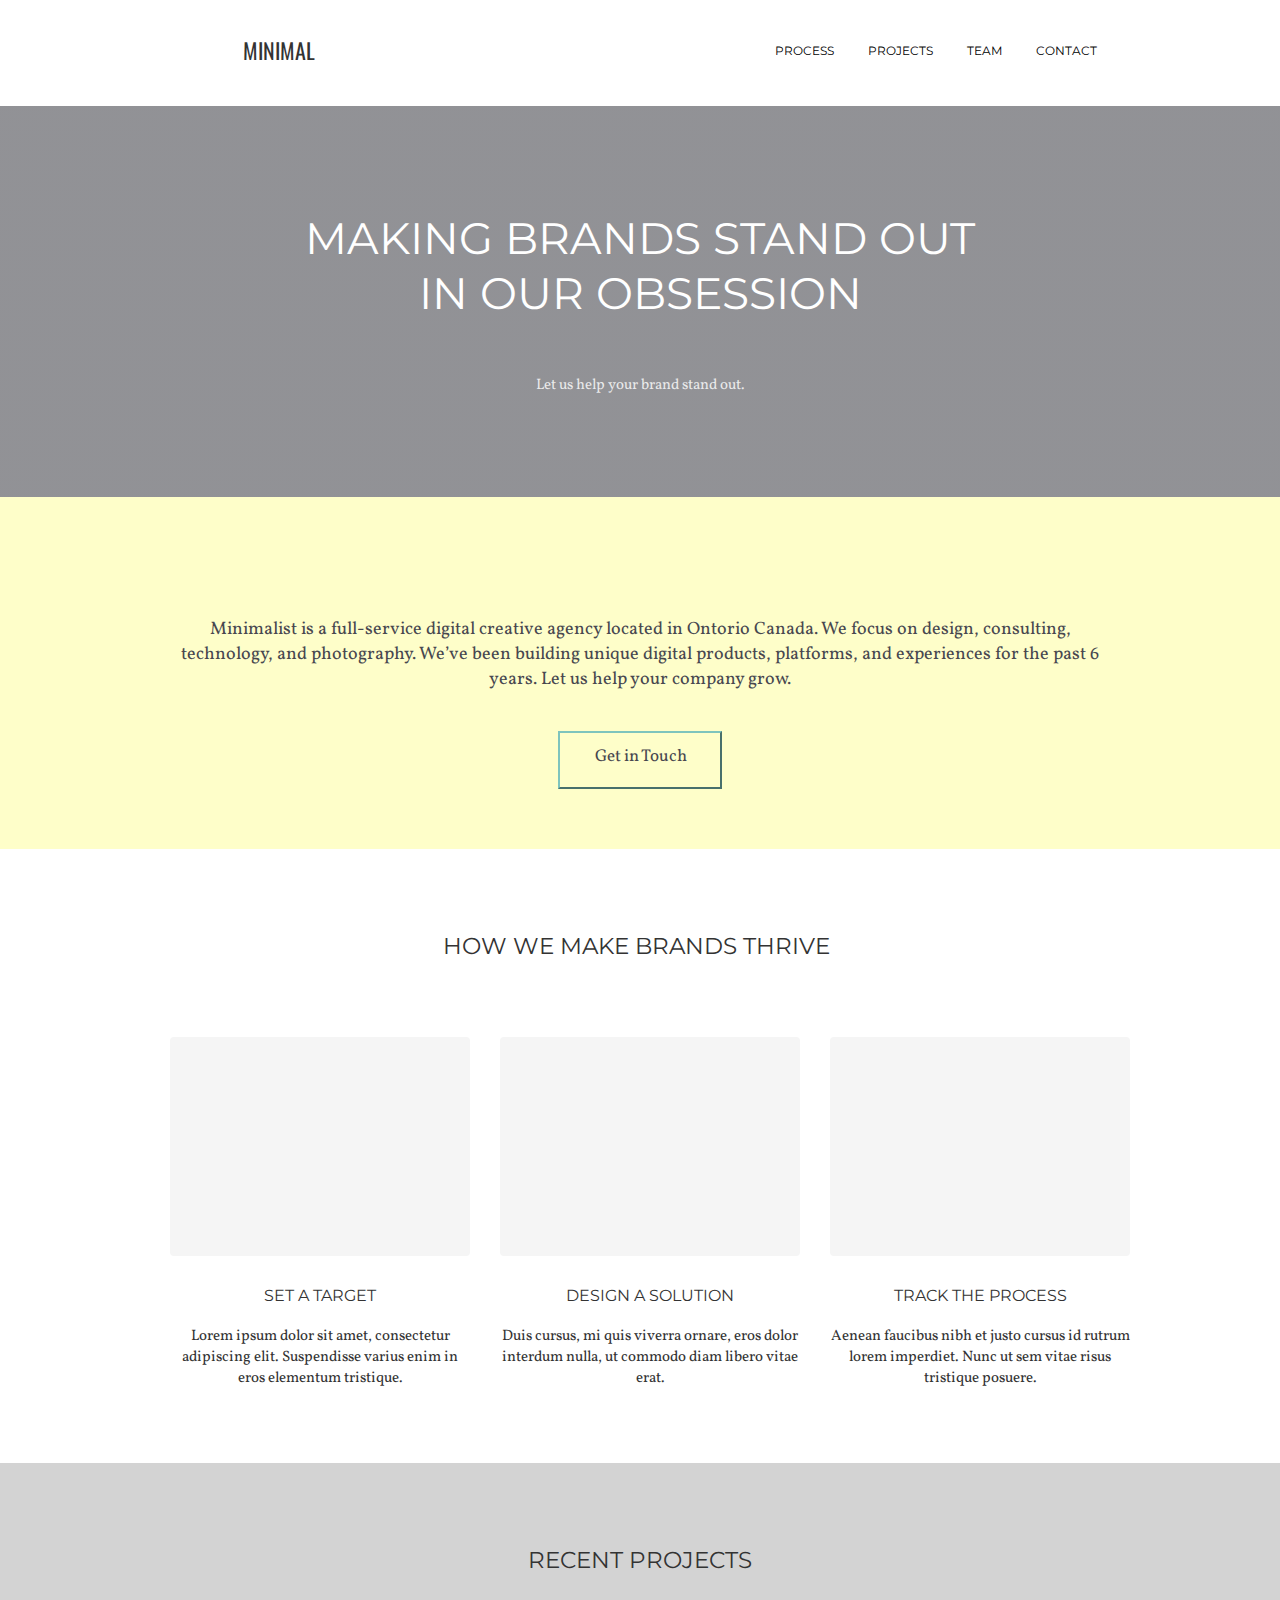
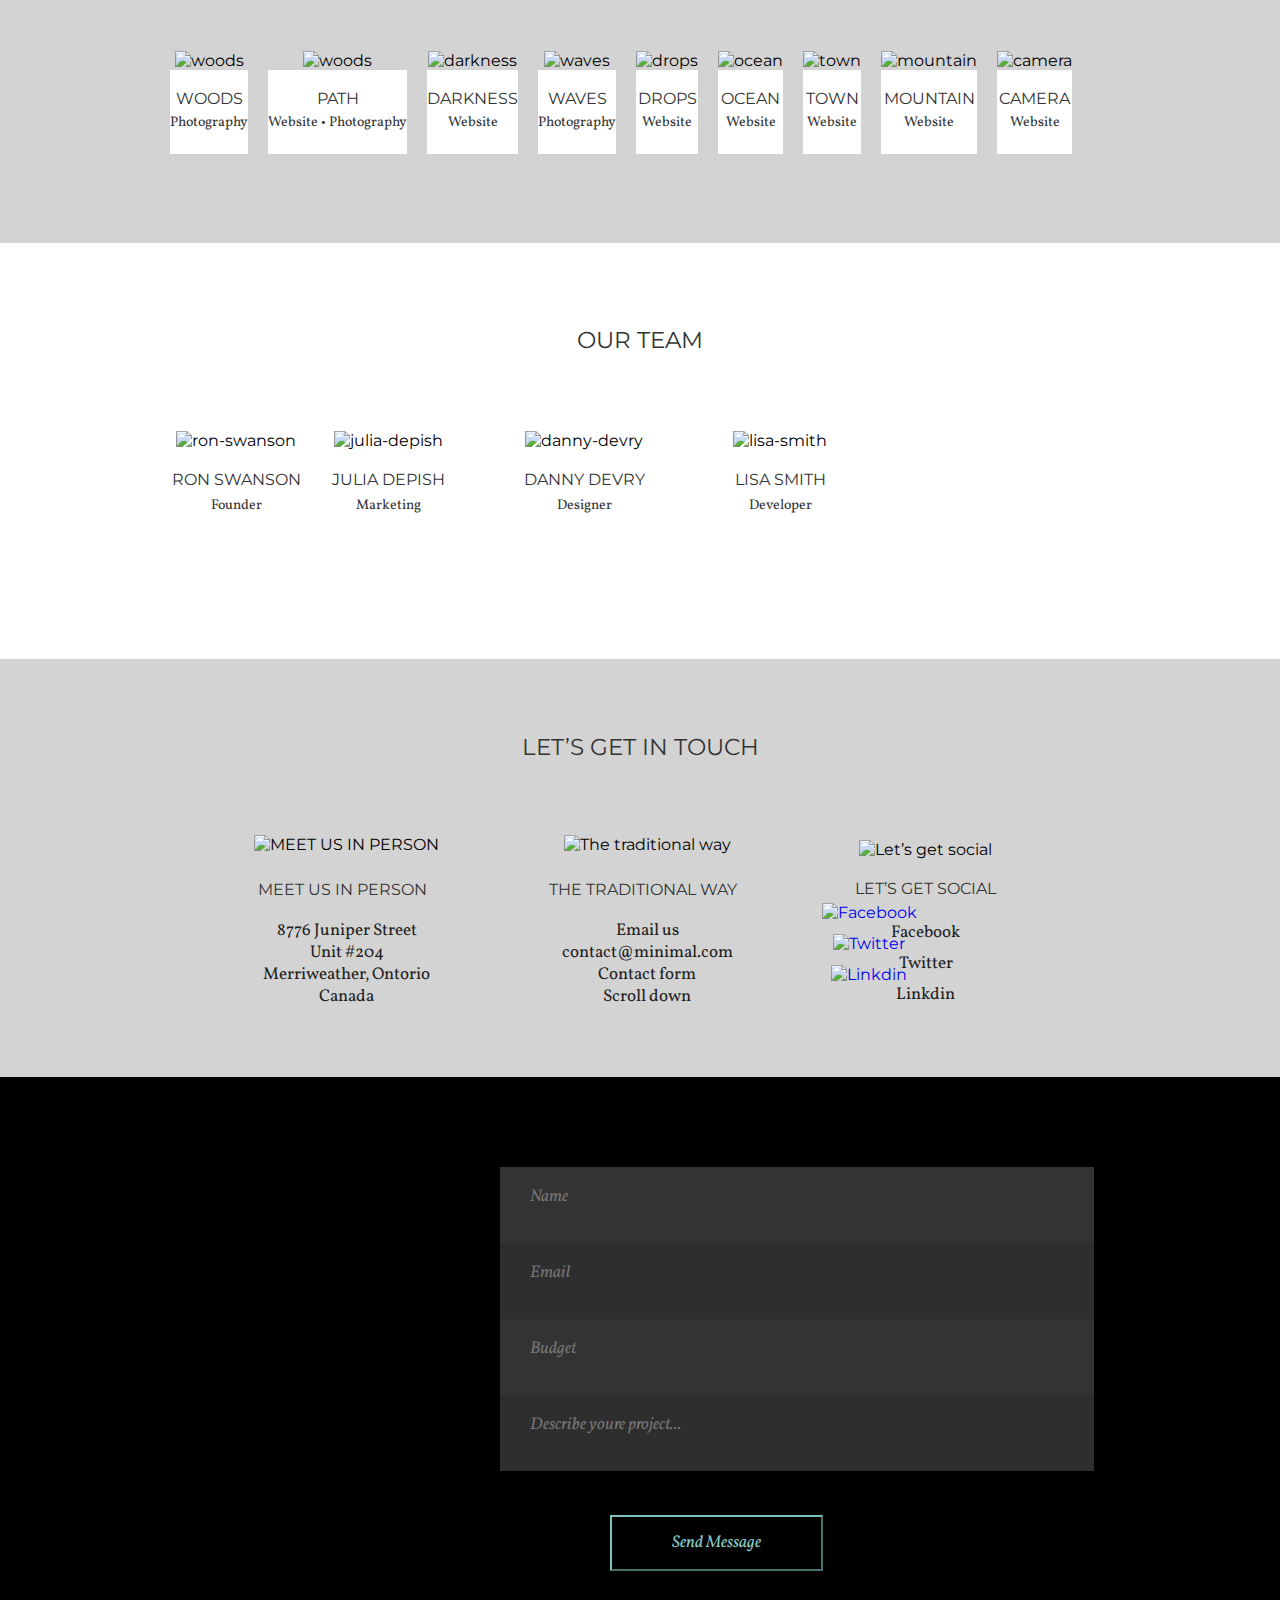
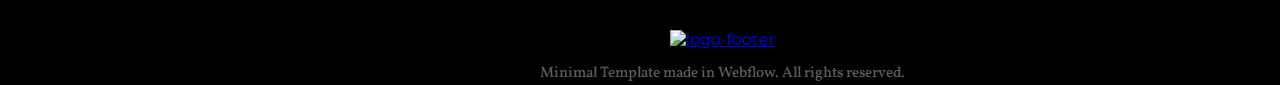
==== index.html @ fbfc64d1 "Rename source.html to index.html" ====
<!DOCTYPE html>
  <html lang="en">
    <head>
      <meta charset="UTF-8"/>
      <meta http-equiv="X-UA-Compatible" content="IE=edge"/>
      <meta name="viewport" content="width=device-width, initial-scale=1.0"/>
      <title>Minimal</title>
      <link rel="preconnect" href="https://fonts.googleapis.com"/>
      <link rel="preconnect" href="https://fonts.gstatic.com" crossorigin/>
      <link
        href="https://fonts.googleapis.com/css2?family=Montserrat&family=Oswald&family=Vollkorn&display=swap"
        rel="stylesheet"
      />
      <link href=".\styles\style.css" rel="stylesheet"/>
    </head>
    <body>
      <!--header-->
      <header>
        <p><a name="header-one"></a></p>
        <div class="container">
          <nav class="header-nav">
            <div class="web-logo">
            <a href="https://github.com/" class="web-logo link"> <svg class="social-svg" width="73" height="29">
                <use href="/html/images/icons.svg#icon-github"></use>
              </svg>
            </a>
            </div>
            <a href="#header-one" class="header-logo list"> Minimal </a>
            <ul class="header-list link">
              <a href="#hero-one" class="header-item">process</a>
              <a href="#projects-one" class="header-item">projects</a>
              <a href="#team-one" class="header-item">team</a>
              <a href="#footer-one" class="header-item">contact</a>
            </ul>
          </nav>
        </div>
      </header>
      <!--Main-->
      <main>
        <!-- HERO -->
        <section class="hero">
          <p><a name="hero-one"></a></p>
          <div class="container">
            <h1 class="hero-title">MAKING BRANDS STAND OUT IN OUR OBSESSION</h1>
            <p class="hero-aftertitle">Let us help your brand stand out.</p>
           
          </div>
        </section>
        <!-- COMPANY -->
        <section class="company">
          <div class="container">
            <h2 class="company-title is-hiden">company-title</h2>
            <p class="company-text">
              Minimalist is a full-service digital creative agency located in
              Ontorio Canada. We focus on design, consulting, technology, and
              photography. We’ve been building unique digital products, platforms,
              and experiences for the past 6 years. Let us help your company grow.
            </p>
            <button onClick="ClickFunction()" class="btn">Get in Touch</button> 
            <script>
              function ClickFunction(){
                alert("No useful information. That thing in development.");
              }
            </script>
        </section>
        <!-- BRANDS -->
        <section class="brands">
          <div class="container">
            <h2 class="brands-title">How we make brands thrive</h2>
            <ul class="brands-list list">
              <li class="brands-item">
                <div class="brands-background">              
                  <svg class="brands-svg" width="127" height="119">
                    <use href="/html/images/icons.svg#icon-chart-pie-3-svgrepo-com"></use>
                  </svg>
                </div>
                <h3 class="brands-aftertitle">Set a target</h3>
                <p class="brands-text">
                  Lorem ipsum dolor sit amet, consectetur adipiscing elit.
                  Suspendisse varius enim in eros elementum tristique.
                </p>
              </li>
              <li class="brands-item">
                <div class="brands-background">
                <svg class="brands-svg" width="127" height="119">
                  <use href="/html/images/icons.svg#icon-presentation-chart-4-svgrepo-com"></use>
                </svg>
                </div>
                <h3 class="brands-aftertitle">Design a solution</h3>
                <p class="brands-text">
                  Duis cursus, mi quis viverra ornare, eros dolor interdum nulla,
                  ut commodo diam libero vitae erat.
                </p>
              </li>
              <li class="brands-item">
                <div class="brands-background">
                <svg class="brands-svg" width="127" height="119">
                  <use href="/html/images/icons.svg#icon-presentation-detail-svgrepo-com"></use>
                </svg>
                </div>
                <h3 class="brands-aftertitle">Track the process</h3>
                <p class="brands-text">
                  Aenean faucibus nibh et justo cursus id rutrum lorem imperdiet.
                  Nunc ut sem vitae risus tristique posuere.
                </p>
              </li>
            </ul>
          </div>
        </section>

        <!--PROJECTS-->
        <section class="projects">
          <p><a name="projects-one"></a></p>
          <div class="container">
            <h2 class="projects-title">Recent projects</h2>
            <ul class="projects-list list">
              <li class="project-item">
                <img src="/html/images/image-one.jpg" alt="woods" class="projects-img" />
                <h3 class="projects-name">woods</h3>
                <p class="projects-text">Photography</p>
              </li>
              <li class="project-item">
                <img src="/html/images/image.two.jpg" alt="woods" class="projects-img" />
                <h3 class="projects-name">path</h3>
                <p class="projects-text">Website • Photography</p>
              </li>
              <li class="project-item">
                <img src="/html/images/image.three.jpg" alt="darkness" class="projects-img" />
                <h3 class="projects-name">darkness</h3>
                <p class="projects-text">Website</p>
              </li>
              <li class="project-item">
                <img src="/html/images/image.four.jpg" alt="waves" class="projects-img" />
                <h3 class="projects-name">waves</h3>
                <p class="projects-text">Photography</p>
              </li>
              <li class="project-item">
                <img src="/html/images/image.five.jpg" alt="drops" class="projects-img" />
                <h3 class="projects-name">drops</h3>
                <p class="projects-text">Website</p>
              </li>
              <li class="project-item">
                <img src="/html/images/image.six.jpg" alt="ocean" class="projects-img" />
                <h3 class="projects-name">ocean</h3>
                <p class="projects-text">Website</p>
              </li>
              <li class="project-item">
                <img src="/html/images/image.seven.jpg" alt="town" class="projects-img" />
                <h3 class="projects-name">town</h3>
                <p class="projects-text">Website</p>
              </li>
              <li class="project-item">
                <img src="/html/images/image.eight.jpg" alt="mountain" class="projects-img" />
                <h3 class="projects-name">mountain</h3>
                <p class="projects-text">Website</p>
              </li>
              <li class="project-item">
                <img src="/html/images/image-nine.jpg" alt="camera" class="projects-img" />
                <h3 class="projects-name">camera</h3>
                <p class="projects-text">Website</p>
              </li>
            </ul>
          </div>
        </section>

        <!--TEAM-->
        <section class="team">
          <div class="container">
            <p><a name="team-one"></a></p>
            <h2 class="team-title">our team</h2>
            <ul class="team-list list">
              <li class="team-item">
                <img 
                  src="/html/images/ron.jpg" 
                  alt="ron-swanson" 
                  class="team-img" 
                  />
                <div class="team-box">
                <h3 class="team-aftertitle">ron swanson</h3>
                <p class="team-text">Founder</p>
              <ul class="team-soc list">
                <li class="team-soc-item">
                <a href="https://twitter.com/" class="team-soc-link link">
                  <svg class="team-soc-icon" width="15" height="15">
                    <use href="/html/images/icons.svg#icon-twitter"></use>
                  </svg>
                </a>
              </li>
              <li class="team-soc-item">
                <a href="https://www.linkedin.com" class="team-soc-link link"
                  ><svg class="team-soc-icon" width="15" height="15">
                    <use href="/html/images/icons.svg#icon-linkedin2"></use></svg>
                </a>
              </li>
              <li class="team-soc-item">
                <a href="https://mail.google.com/mail/u/0/#inbox?compose=new" class="team-soc-link link">
                  <svg class="team-soc-icon" width="15" height="15">
                    <use href="/html/images/icons.svg#icon-email-small"></use>
                  </svg>
                </a>
              </li>
            </ul>
              </div>
              </li>
              <li class="team-item">
                <img src="/html/images/julia.jpg" 
                alt="julia-depish" 
                class="team-img" 
                />
                <h3 class="team-aftertitle">julia depish</h3>
                <p class="team-text">Marketing</p>
                <ul class="team-soc list">
                    <li class="team-soc-item">
                      <a href="https://twitter.com/" class="team-soc-link link">
                        <svg class="team-soc-icon" width="15" height="15">
                          <use href="/html/images/icons.svg#icon-twitter"></use>
                        </svg>
                      </a>
                    </li>
                    <li class="team-soc-item">
                      <a href="https://www.linkedin.com" class="team-soc-link link"
                        ><svg class="team-soc-icon" width="15" height="15">
                          <use href="/html/images/icons.svg#icon-linkedin2"></use></svg>
                      </a>
                    </li>
                    <li class="team-soc-item">
                      <a href="https://mail.google.com/mail/u/0/#inbox?compose=new" class="team-soc-link link">
                        <svg class="team-soc-icon" width="15" height="15">
                          <use href="/html/images/icons.svg#icon-email-small"></use>
                        </svg>
                      </a>
                    </li>
                  </ul>
              </li>
              <li class="team-item">
                <img 
                src="/html/images/danny.jpg" 
                alt="danny-devry" 
                class="team-img" 
                />
                <div class="team-box">
                 <h3 class="team-aftertitle">danny devry</h3>
                  <p class="team-text">Designer</p>
                  <ul class="team-soc list">
                    <li class="team-soc-item">
                    <a href="https://www.instagram.com" class="team-soc-link link">
                      <svg class="team-soc-icon" width="15" height="15">
                        <use href="/html/images/icons.svg#icon-instagram"></use>
                      </svg>
                    </a>
                  </li>
                  <li class="team-soc-item">
                    <a href="https://twitter.com/" class="team-soc-link link">
                      <svg class="team-soc-icon" width="15" height="15">
                        <use href="/html/images/icons.svg#icon-twitter"></use>
                      </svg>
                    </a>
                  </li>
                  <li class="team-soc-item">
                    <a href="https://www.behance.net" class="team-soc-link link"
                      ><svg class="team-soc-icon" width="15" height="15">
                        <use href="/html/images/icons.svg#icon-behance"></use></svg>
                    </a>
                  </li>
                  <li class="team-soc-item">
                    <a href="https://dribbble.com" class="team-soc-link link">
                      <svg class="team-soc-icon" width="15" height="15">
                        <use href="/html/images/icons.svg#icon-dribbble"></use>
                      </svg>
                    </a>
                  </li>
                  <li class="team-soc-item">
                    <a href="https://mail.google.com/mail/u/0/#inbox?compose=new" class="team-soc-link link">
                      <svg class="team-soc-icon" width="15" height="15">
                        <use href="/html/images/icons.svg#icon-email-small"></use>
                      </svg>
                    </a>
                  </li>
                </ul>
             </div>
              <li class="team-item">
                <img 
                src="/html/images/lisa.jpg" 
                alt="lisa-smith" 
                class="team-img" />
                <h3 class="team-aftertitle">lisa smith</h3>
                <p class="team-text">Developer</p>
                <ul class="team-soc list">
                  <li class="team-soc-item">
                    <a href="https://www.facebook.com/index.php" class="team-soc-link link">
                      <svg class="team-soc-icon" width="15" height="15">
                        <use href="/html/images/icons.svg#icon-facebook"></use>
                      </svg>
                    </a>
                  </li>
                  <li class="team-soc-item">
                    <a href="https://twitter.com" class="team-soc-link link">
                       <svg class="team-soc-icon" width="15" height="15">
                        <use href="/html/images/icons.svg#icon-twitter"></use></svg>
                    </a>
                  </li>
                  <li class="team-soc-item">
                    <a href="https://mail.google.com/mail/u/0/#inbox?compose=new" class="team-soc-link link">
                      <svg class="team-soc-icon" width="15px" height="15">
                        <use href="/html/images/icons.svg#icon-email-small"></use>
                      </svg>
                    </a>
                  </li>
                </ul>
              </li>
            </ul>
          </div>
        </section>
        <!--FOOTER-->
        <footer>
               <p><a name="footer-one"></a></p>
          <div class="footer-box">
               <div class="container footer-box-content">
                    <h2 class="footer-heading">LET’s Get in touch</h1>
                    <div class="footer-block">
                         <div class="footer-block-content">
                              <img class="footer-block-img" src="/html/images/place.svg" alt="MEET US IN PERSON" width="44" height="65">
                              <h2 class="footer-block-heading">MEET US IN PERSON</h2>
                              <a href="https://www.google.com/maps/place/Ontario,+Canada/@48.9553365,-93.7055695,5z/data=!3m1!4b1!4m5!3m4!1s0x4cce05b25f5113af:0x70f8425629621e09!8m2!3d51.253775!4d-85.323214" class="place">
                              <p class="footer-block-text-two">8776 Juniper Street</p>
                              <p class="footer-block-text-two">Unit #204</p>
                              <p class="footer-block-text-two">Merriweather, Ontorio</p>
                              <p class="footer-block-text-two">Canada</p>
                              </a>
                         </div>
                         <div class="footer-block-content">
                              <img class="footer-block-img" src="/html/images/mail.svg" alt="The traditional way" width="70" height="50">
                              <h2 class="footer-block-heading">The traditional way</h2>
                              <p class="footer-block-text">Email us</p>
                              <a href="mailto:contact@minimal.com" class="email">
                              <p class="footer-block-text-two">contact@minimal.com</p>
                              </a>
                              <p class="footer-block-text">Contact form</p>
                              <p class="footer-block-text">Scroll down</p>
                         </div>
                         <div class="footer-block-content-one">
                              <img class="footer-block-img-one" src="/html/images/contact.svg" alt="Let’s get social" width="68" height="56">
                              <h2 class="footer-block-heading-one">Let’s get social</h2>
                                   <div class="footer-block-list-link">
                                        <a class="footer-block-link" href="https://www.facebook.com/index.php">
                                        
                                             <img class="footer-block-messanger" src="/html/images/facebook.svg" alt="Facebook" width="14" height="14">
                                             <p class="footer-block-text-two footer-text">Facebook</p>
                                        </a>
                                   </div>
                                   <div class="footer-block-list-link">
                                        <a class="footer-block-link" href="https://twitter.com">
                                        
                                             <img class="footer-block-messanger" src="/html/images/twitter.svg" alt="Twitter" width="14" height="14">
                                             <p class="footer-block-text-two footer-text">Twitter</p>
                                        </a>
                                   </div>
                                   <div class="footer-block-list-link">
                                        <a class="footer-block-link" href="https://www.linkedin.com">
                                             <img class="footer-block-messanger" src="/html/images/in.svg" alt="Linkdin" width="14" height="14">
                                             <p class="footer-block-text-two footer-text">Linkdin</p>
                                        </a>
                                   </div>
                         </div>
                    </div>
               </div>
          </div>
          <div class="footer-bottom"> 
            <div class="container footer-box-container">
                 <form action="" class="form" method="GET">
                      <label for="username-input"></label>
                      <input class="text-two" name="username" id="username-input" placeholder="Name" required><br>
                      <label for="email-input"></label>
                      <input class="text" type="email" name="email" id="email-input" placeholder="Email" required><br>
                      <label for="budget-input"></label>
                      <input class="text-two" name="budget" id="budget-input" placeholder="Budget" required><br>
                      <label for="project-input"></label>
                      <input class="text" name="describe youre project..." id="Describe youre project...-input" placeholder="Describe youre project..." required><br>
                 
                      <button class="button" type="submit">Send Message</button>
                </form>
                      <div class="footer-box-bottom">
                           <a class="footer-box-link" href="#"><img class="footer-box-img" src="/html/images/logo-footer.svg" alt="logo-footer" width="43" height="46"></a>
                           <p class="footer-box-text">Minimal Template made in Webflow. All rights reserved.</p>
                      </div>
            </div>
          </div>
        </footer>
      </main>
    </body>
  </html>
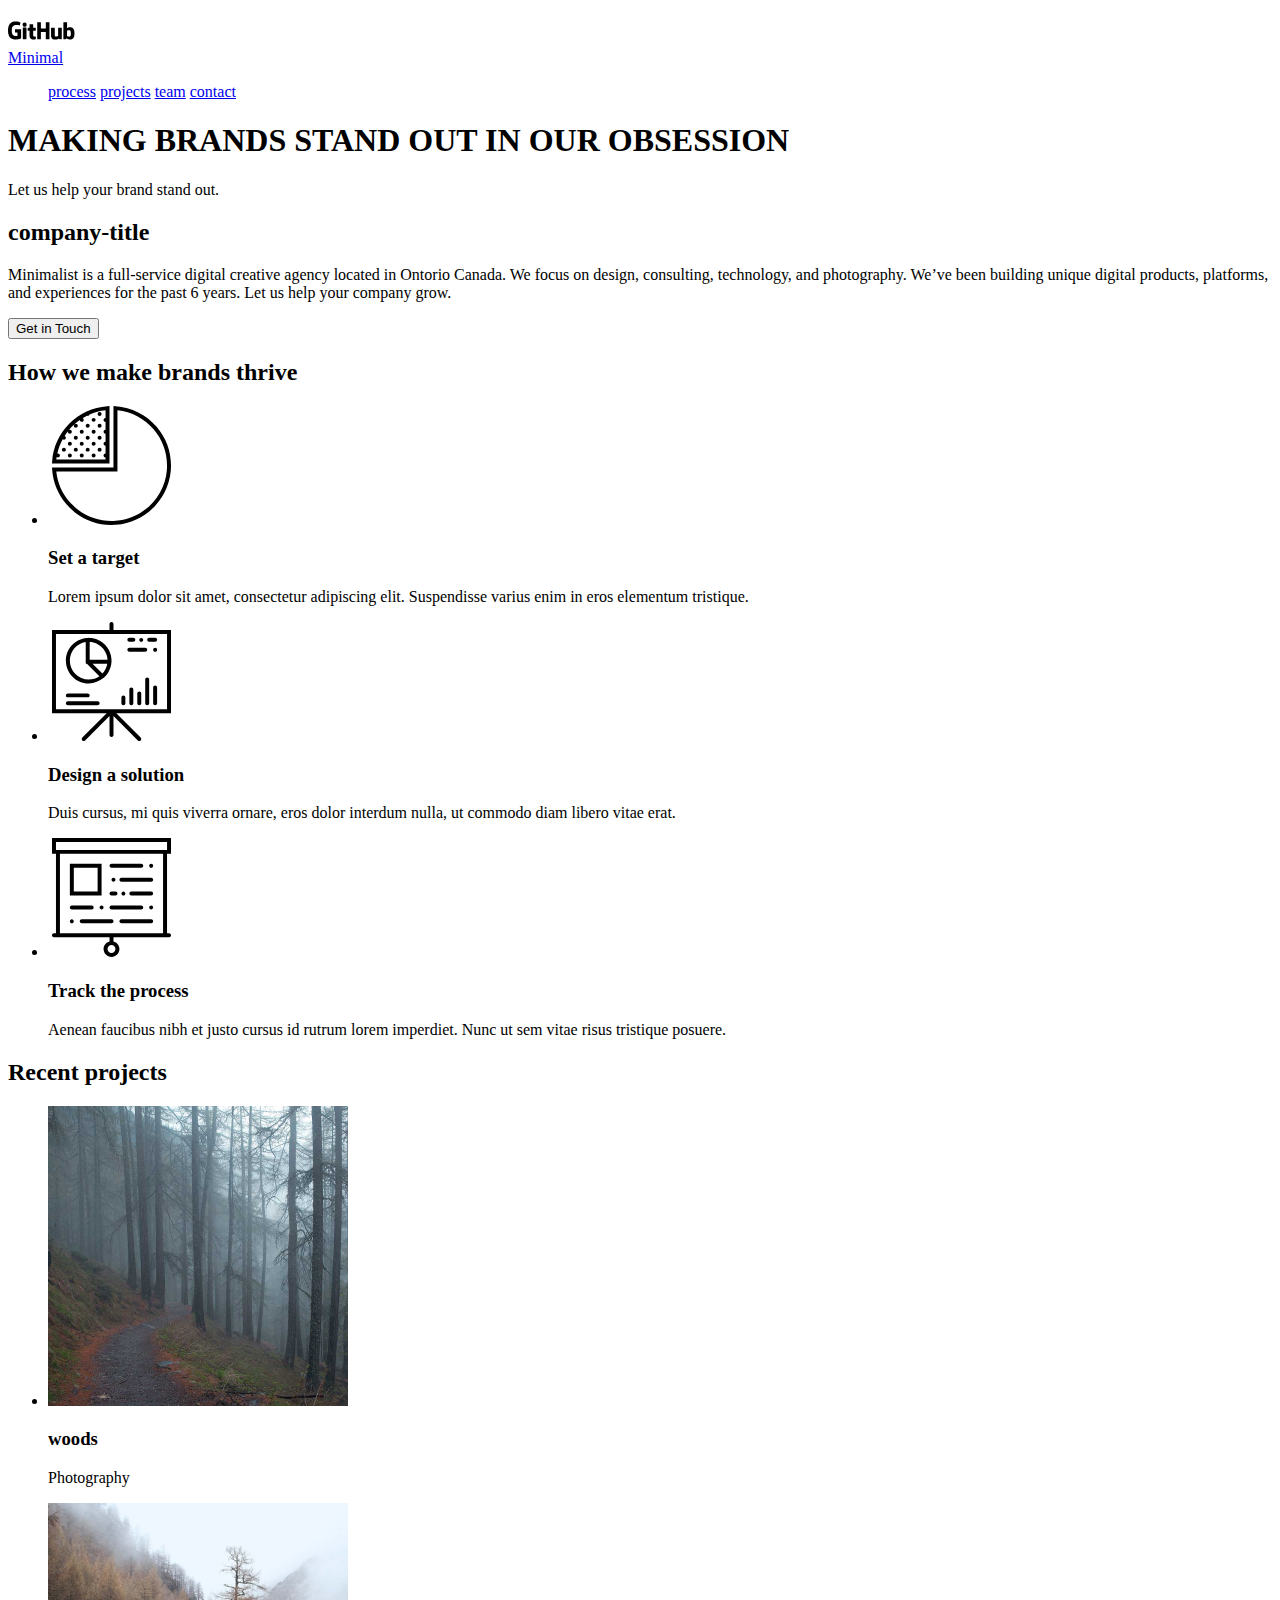
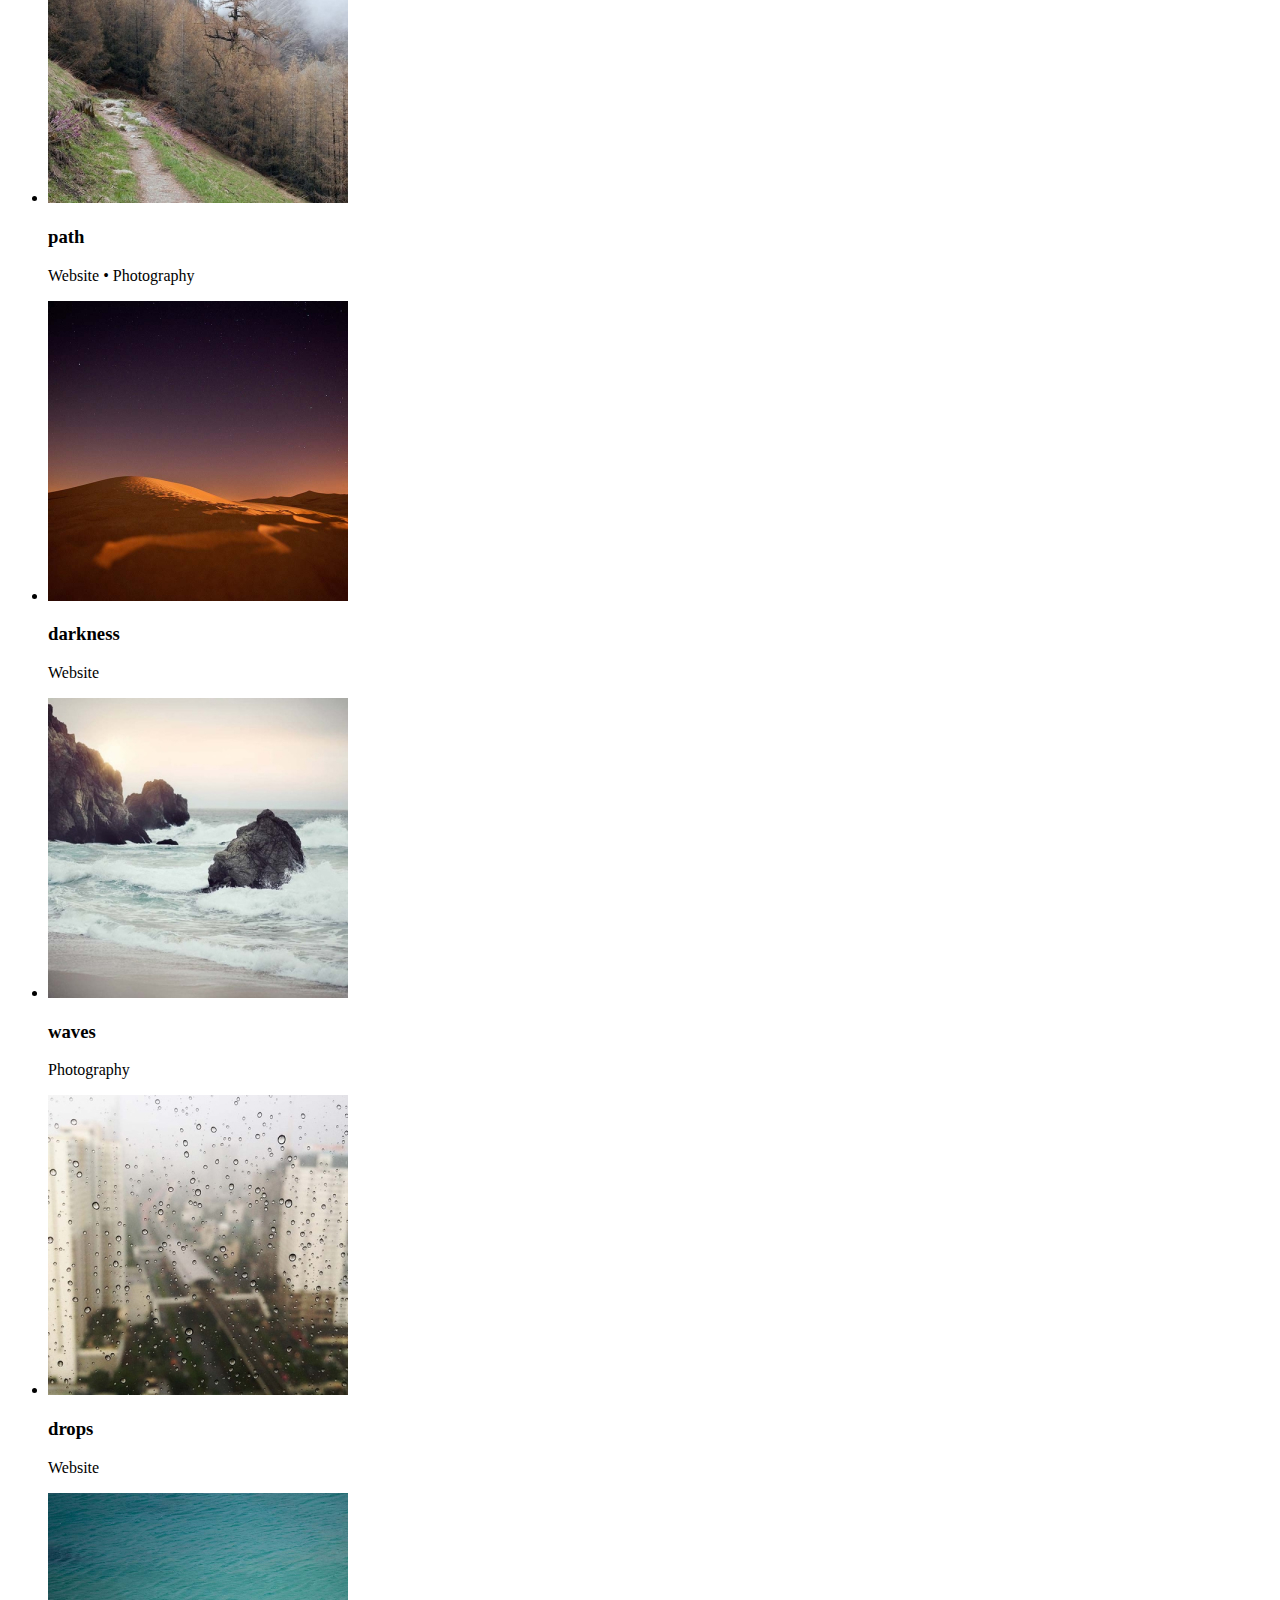
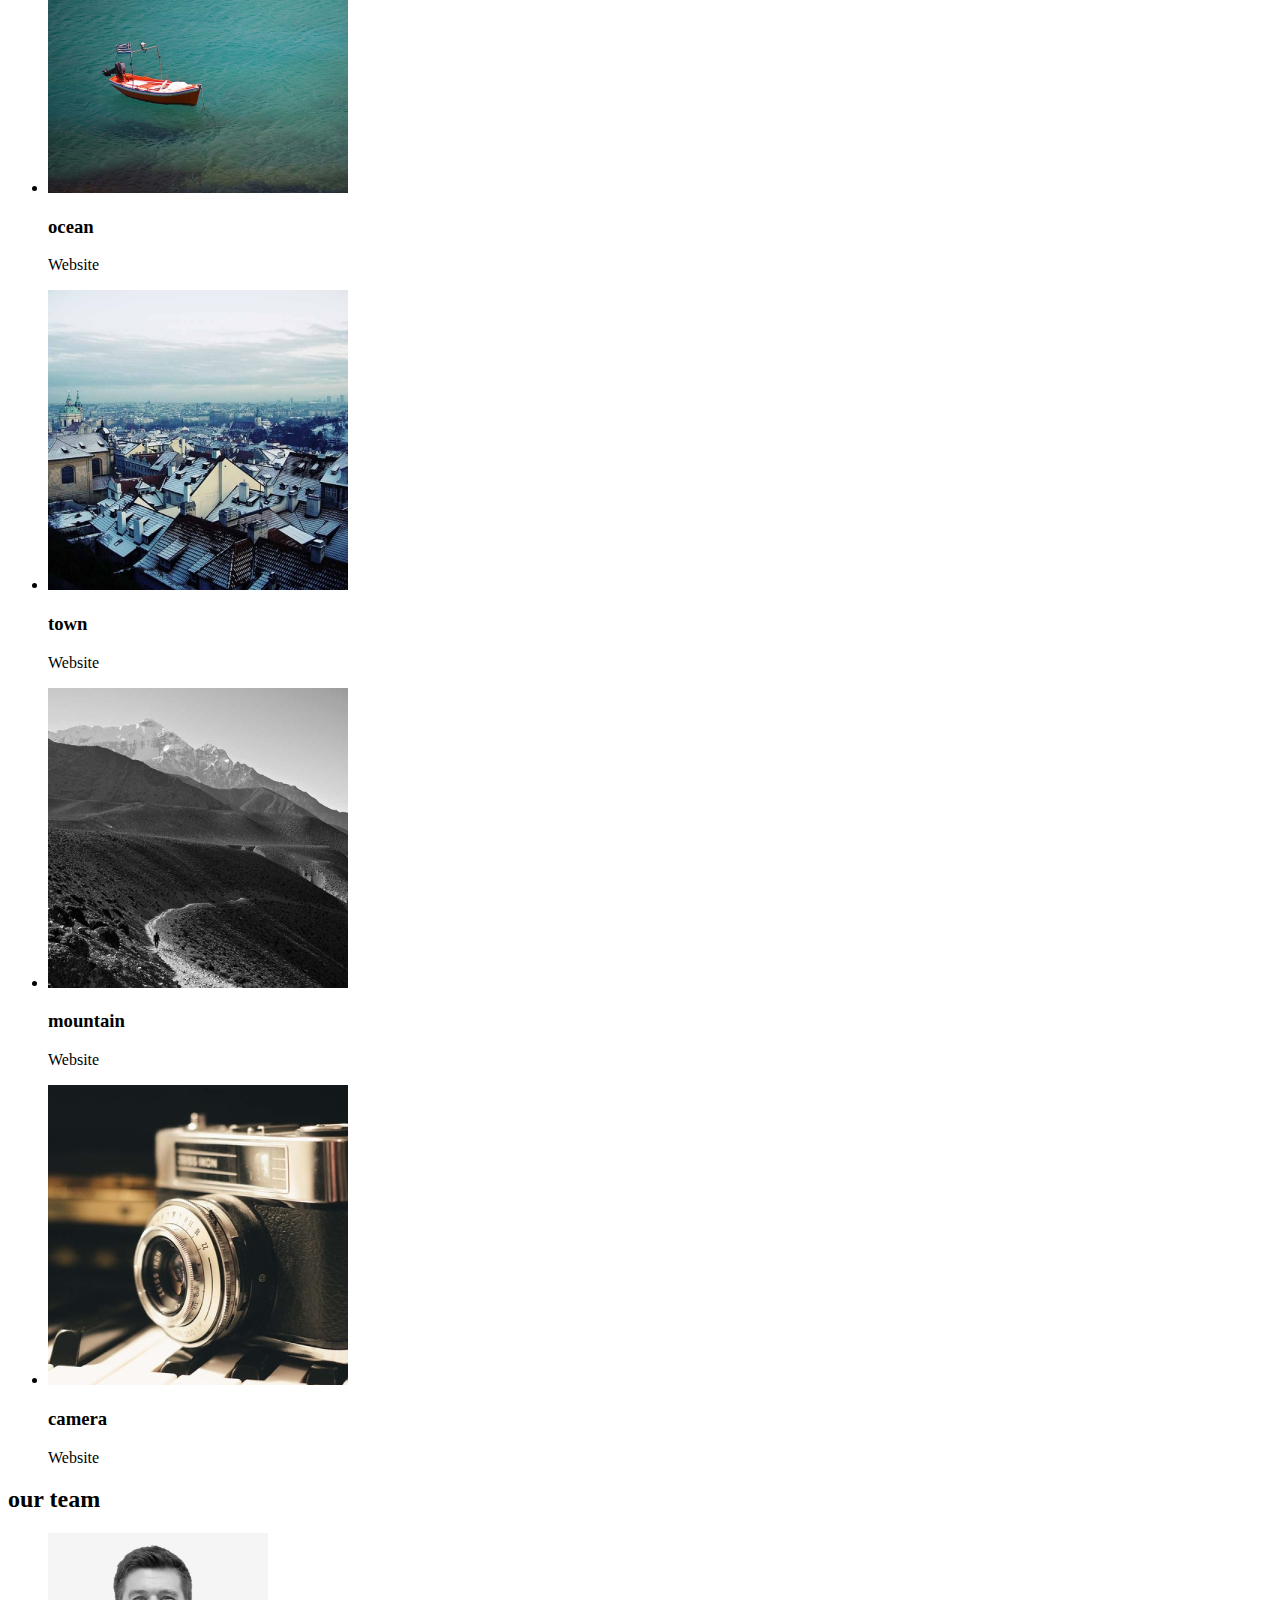
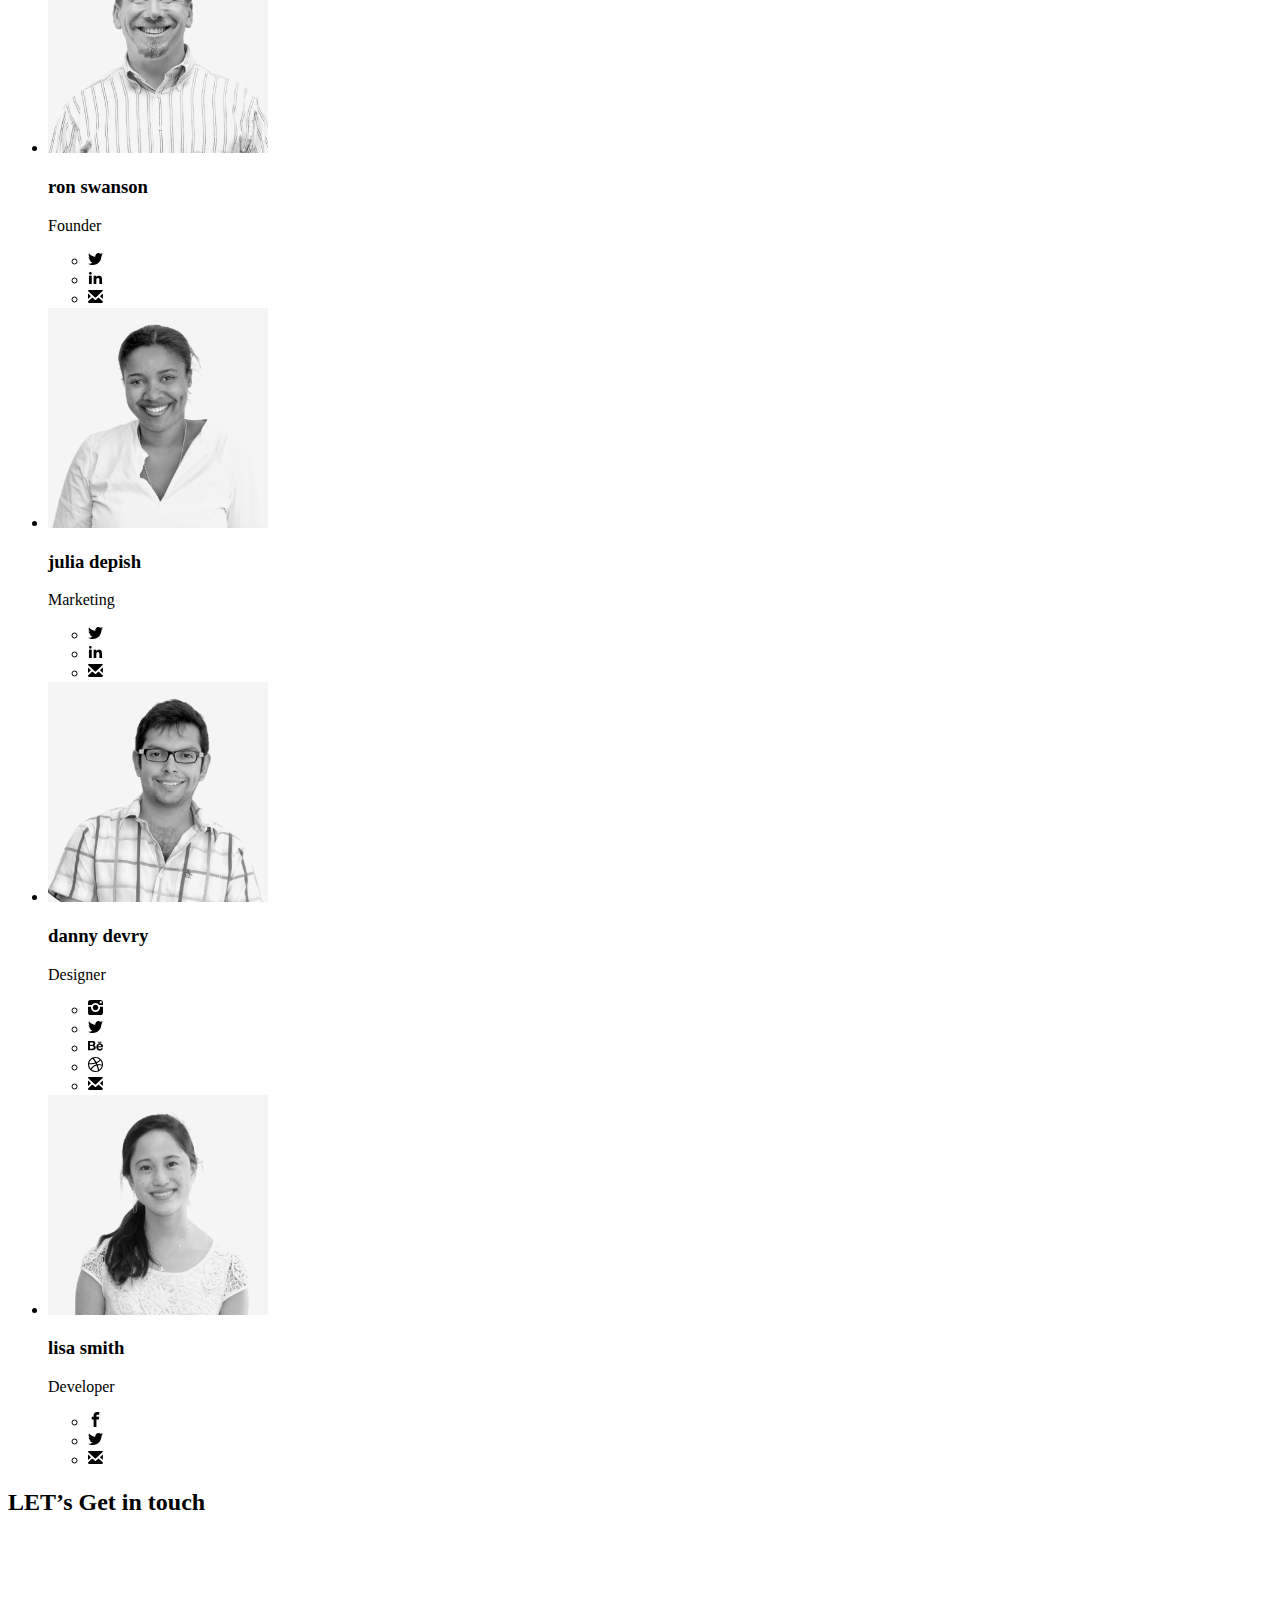
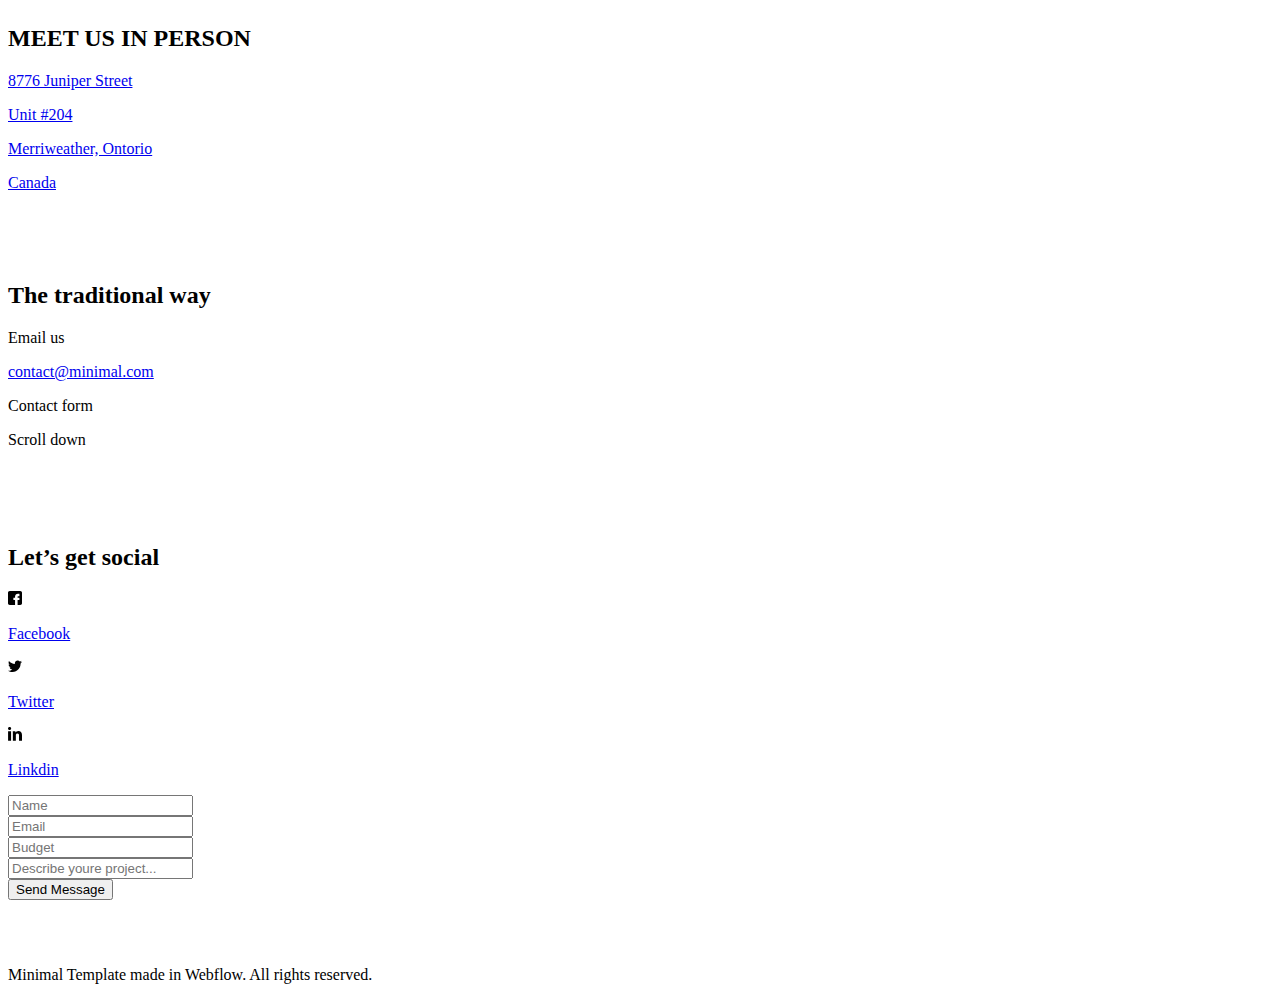
==== commit 33d34071: "Add files via upload" ====
--- a/index.html
+++ b/index.html
@@ -388,4 +388,4 @@
         </footer>
       </main>
     </body>
-  </html>
+  </html>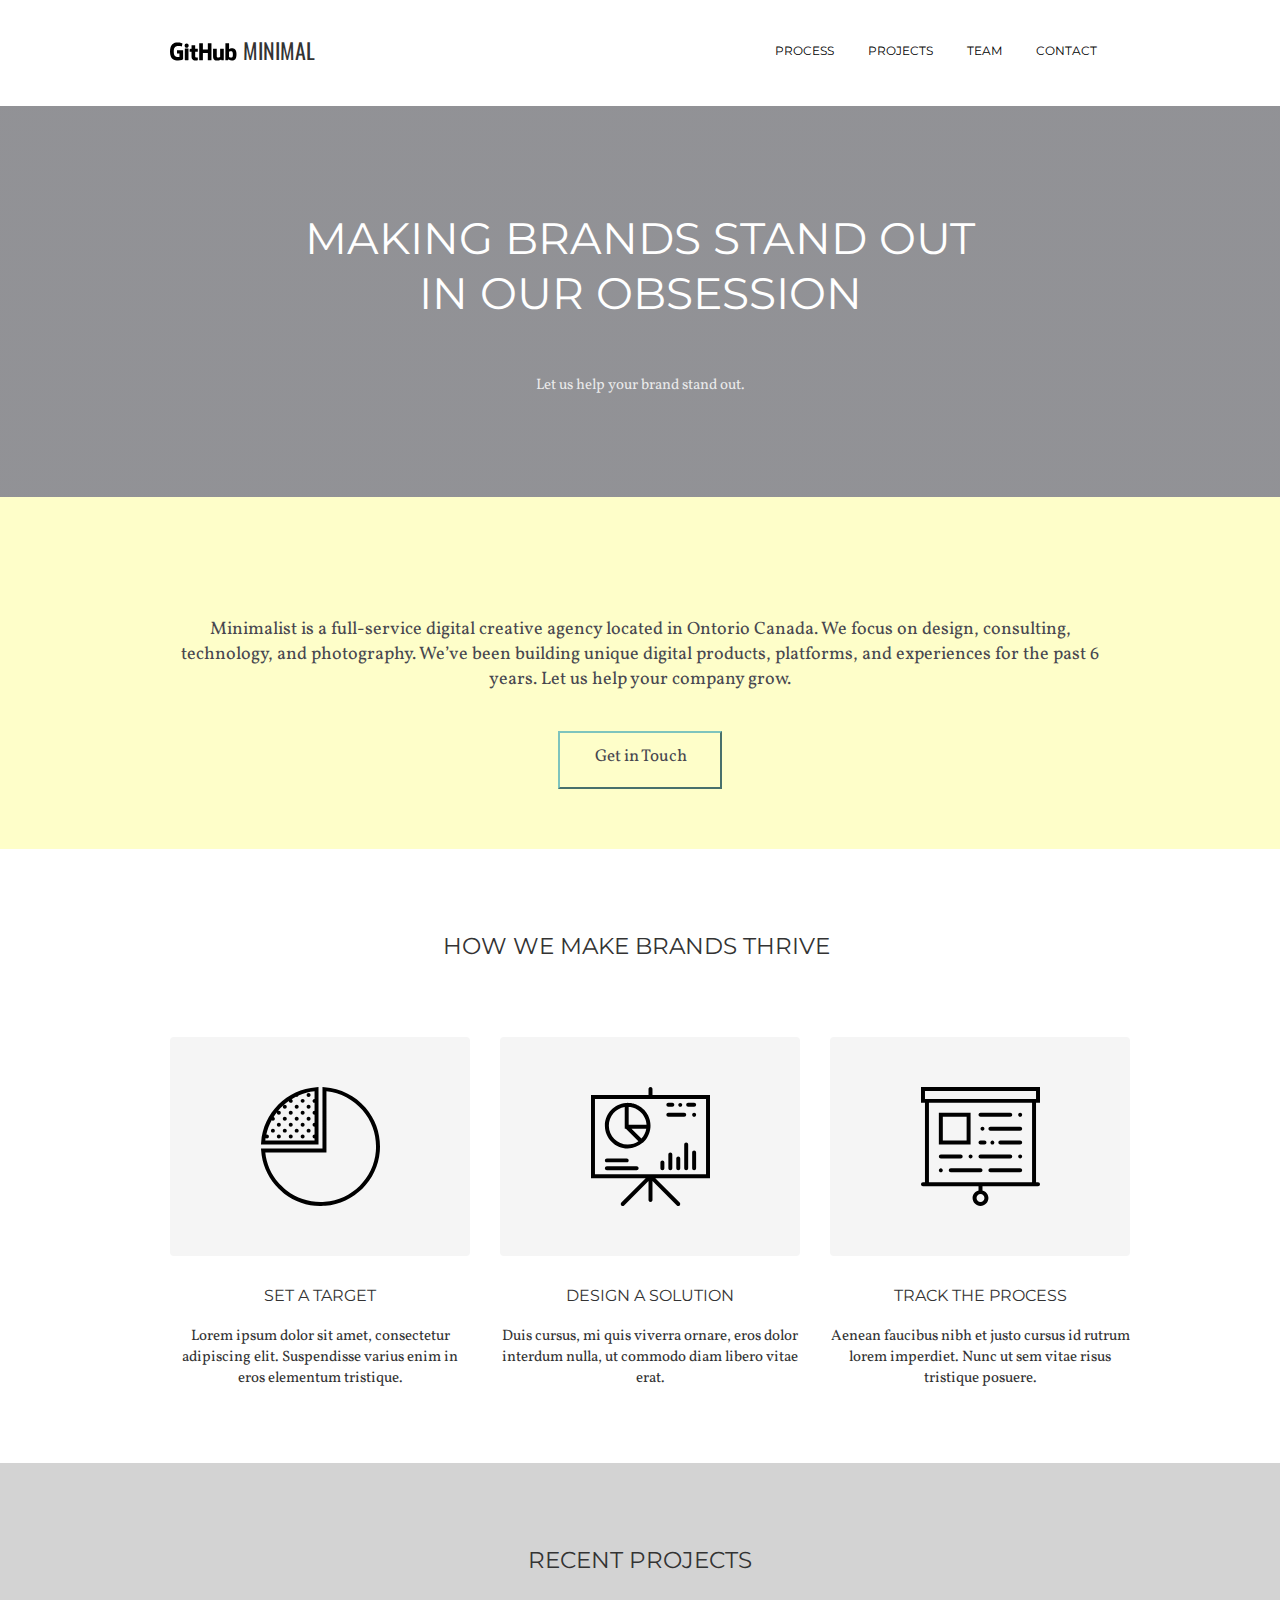
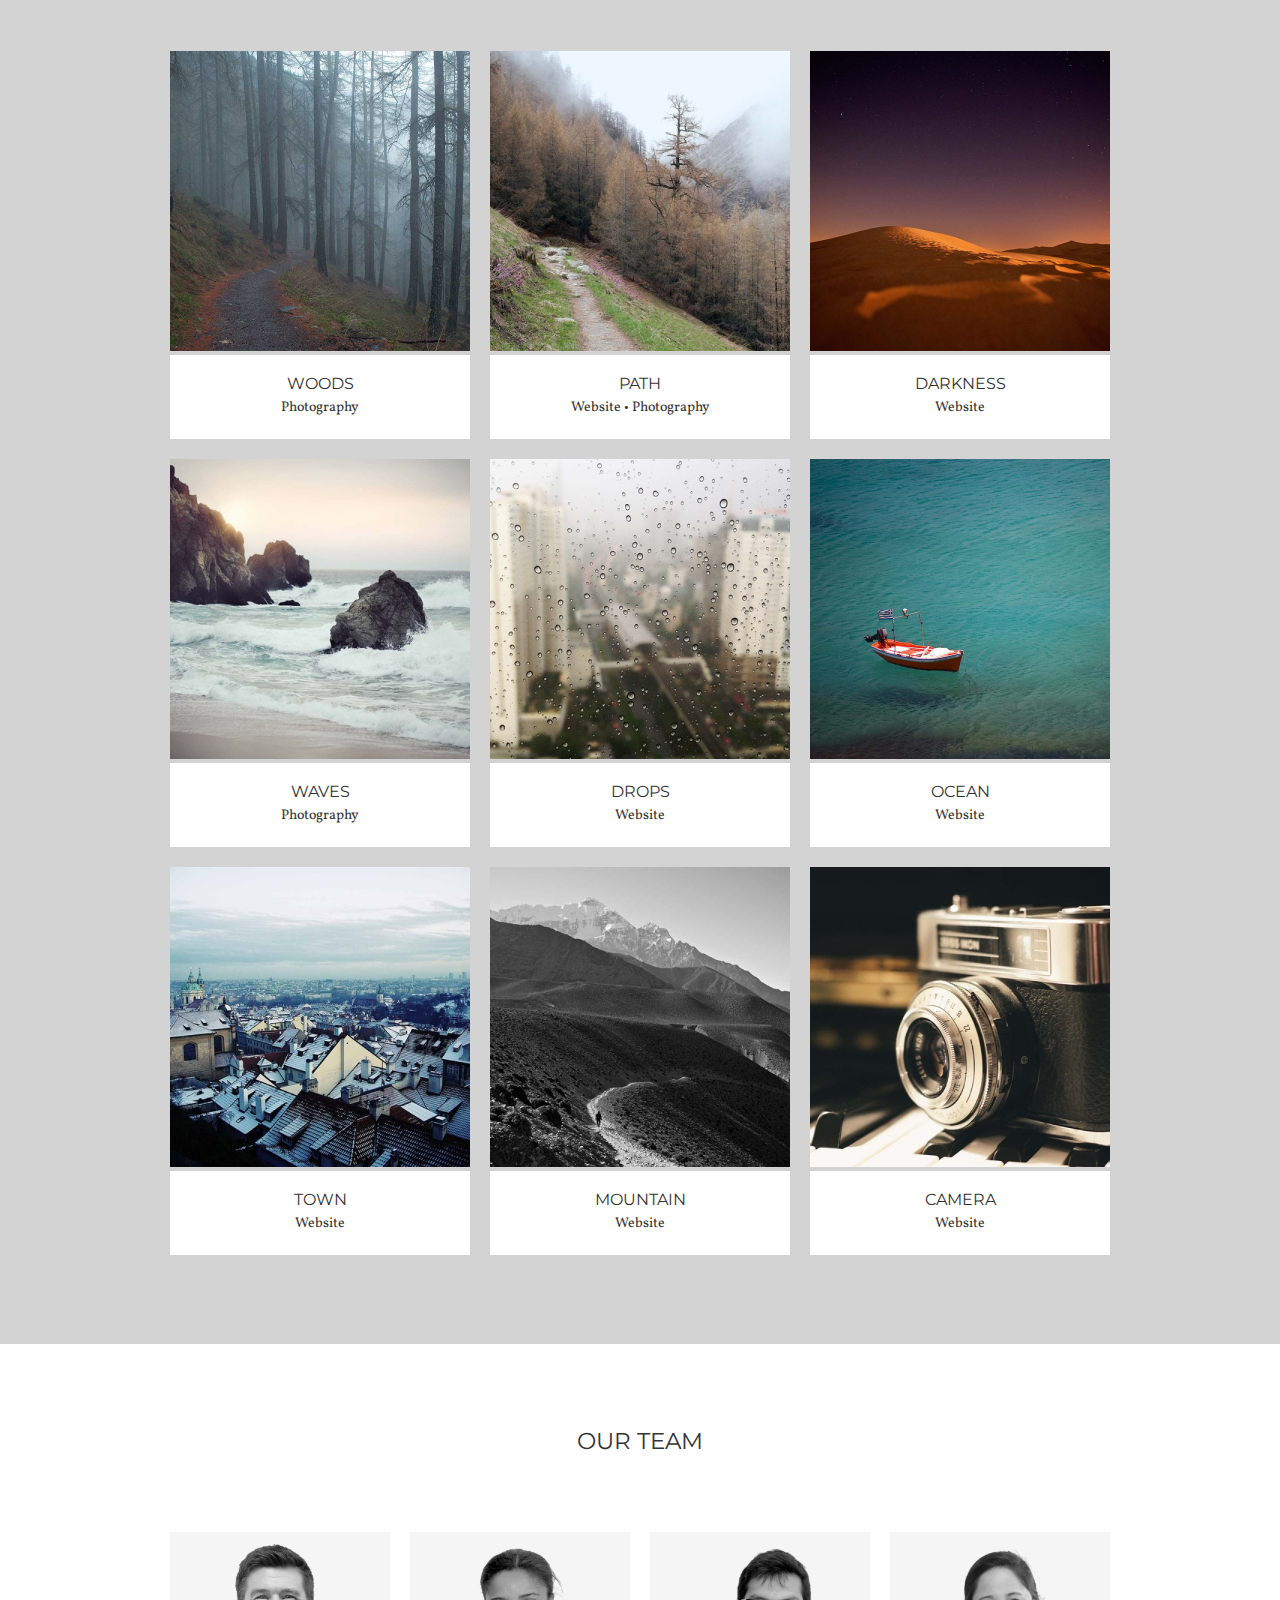
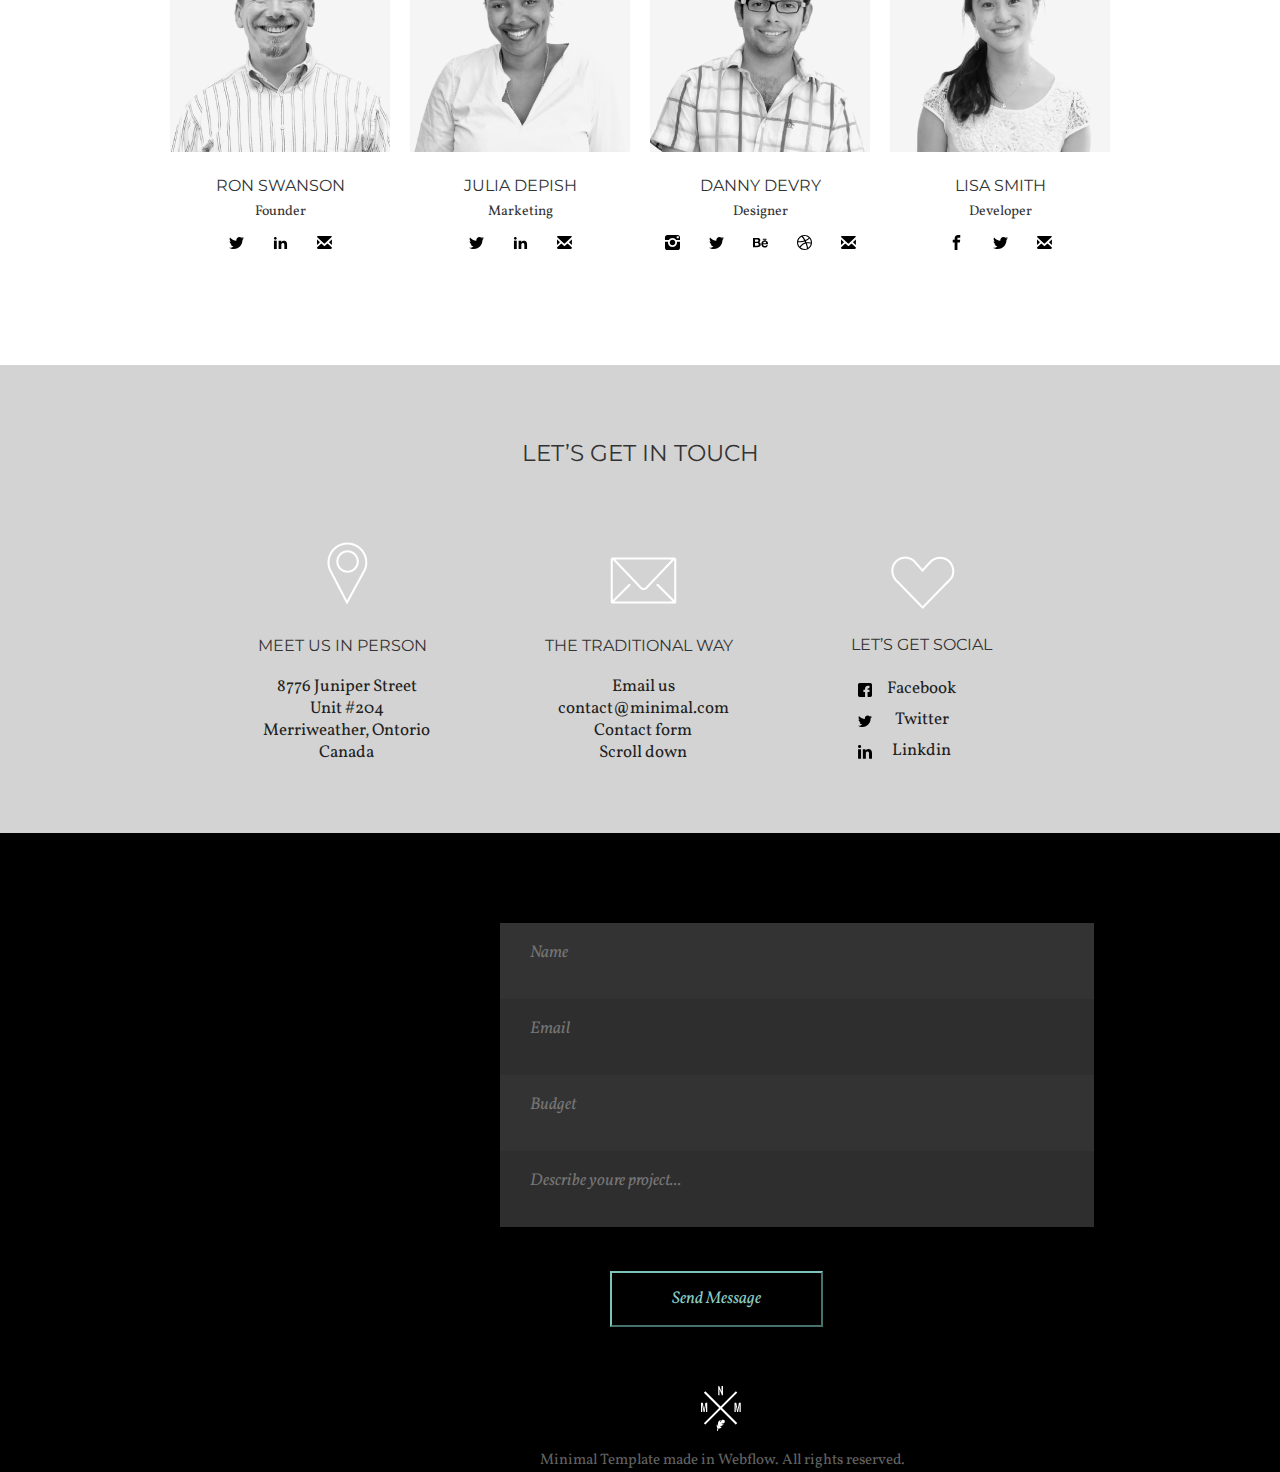
==== commit 1df152d9: "Update index.html" ====
--- a/index.html
+++ b/index.html
@@ -21,7 +21,7 @@
           <nav class="header-nav">
             <div class="web-logo">
             <a href="https://github.com/" class="web-logo link"> <svg class="social-svg" width="73" height="29">
-                <use href="/html/images/icons.svg#icon-github"></use>
+                <use href="images/icons.svg#icon-github"></use>
               </svg>
             </a>
             </div>
@@ -71,7 +71,7 @@
               <li class="brands-item">
                 <div class="brands-background">              
                   <svg class="brands-svg" width="127" height="119">
-                    <use href="/html/images/icons.svg#icon-chart-pie-3-svgrepo-com"></use>
+                    <use href="images/icons.svg#icon-chart-pie-3-svgrepo-com"></use>
                   </svg>
                 </div>
                 <h3 class="brands-aftertitle">Set a target</h3>
@@ -83,7 +83,7 @@
               <li class="brands-item">
                 <div class="brands-background">
                 <svg class="brands-svg" width="127" height="119">
-                  <use href="/html/images/icons.svg#icon-presentation-chart-4-svgrepo-com"></use>
+                  <use href="images/icons.svg#icon-presentation-chart-4-svgrepo-com"></use>
                 </svg>
                 </div>
                 <h3 class="brands-aftertitle">Design a solution</h3>
@@ -95,7 +95,7 @@
               <li class="brands-item">
                 <div class="brands-background">
                 <svg class="brands-svg" width="127" height="119">
-                  <use href="/html/images/icons.svg#icon-presentation-detail-svgrepo-com"></use>
+                  <use href="images/icons.svg#icon-presentation-detail-svgrepo-com"></use>
                 </svg>
                 </div>
                 <h3 class="brands-aftertitle">Track the process</h3>
@@ -115,47 +115,47 @@
             <h2 class="projects-title">Recent projects</h2>
             <ul class="projects-list list">
               <li class="project-item">
-                <img src="/html/images/image-one.jpg" alt="woods" class="projects-img" />
+                <img src="images/image-one.jpg" alt="woods" class="projects-img" />
                 <h3 class="projects-name">woods</h3>
                 <p class="projects-text">Photography</p>
               </li>
               <li class="project-item">
-                <img src="/html/images/image.two.jpg" alt="woods" class="projects-img" />
+                <img src="images/image.two.jpg" alt="woods" class="projects-img" />
                 <h3 class="projects-name">path</h3>
                 <p class="projects-text">Website • Photography</p>
               </li>
               <li class="project-item">
-                <img src="/html/images/image.three.jpg" alt="darkness" class="projects-img" />
+                <img src="images/image.three.jpg" alt="darkness" class="projects-img" />
                 <h3 class="projects-name">darkness</h3>
                 <p class="projects-text">Website</p>
               </li>
               <li class="project-item">
-                <img src="/html/images/image.four.jpg" alt="waves" class="projects-img" />
+                <img src="images/image.four.jpg" alt="waves" class="projects-img" />
                 <h3 class="projects-name">waves</h3>
                 <p class="projects-text">Photography</p>
               </li>
               <li class="project-item">
-                <img src="/html/images/image.five.jpg" alt="drops" class="projects-img" />
+                <img src="images/image.five.jpg" alt="drops" class="projects-img" />
                 <h3 class="projects-name">drops</h3>
                 <p class="projects-text">Website</p>
               </li>
               <li class="project-item">
-                <img src="/html/images/image.six.jpg" alt="ocean" class="projects-img" />
+                <img src="images/image.six.jpg" alt="ocean" class="projects-img" />
                 <h3 class="projects-name">ocean</h3>
                 <p class="projects-text">Website</p>
               </li>
               <li class="project-item">
-                <img src="/html/images/image.seven.jpg" alt="town" class="projects-img" />
+                <img src="images/image.seven.jpg" alt="town" class="projects-img" />
                 <h3 class="projects-name">town</h3>
                 <p class="projects-text">Website</p>
               </li>
               <li class="project-item">
-                <img src="/html/images/image.eight.jpg" alt="mountain" class="projects-img" />
+                <img src="images/image.eight.jpg" alt="mountain" class="projects-img" />
                 <h3 class="projects-name">mountain</h3>
                 <p class="projects-text">Website</p>
               </li>
               <li class="project-item">
-                <img src="/html/images/image-nine.jpg" alt="camera" class="projects-img" />
+                <img src="images/image-nine.jpg" alt="camera" class="projects-img" />
                 <h3 class="projects-name">camera</h3>
                 <p class="projects-text">Website</p>
               </li>
@@ -171,7 +171,7 @@
             <ul class="team-list list">
               <li class="team-item">
                 <img 
-                  src="/html/images/ron.jpg" 
+                  src="images/ron.jpg" 
                   alt="ron-swanson" 
                   class="team-img" 
                   />
@@ -182,20 +182,20 @@
                 <li class="team-soc-item">
                 <a href="https://twitter.com/" class="team-soc-link link">
                   <svg class="team-soc-icon" width="15" height="15">
-                    <use href="/html/images/icons.svg#icon-twitter"></use>
+                    <use href="images/icons.svg#icon-twitter"></use>
                   </svg>
                 </a>
               </li>
               <li class="team-soc-item">
                 <a href="https://www.linkedin.com" class="team-soc-link link"
                   ><svg class="team-soc-icon" width="15" height="15">
-                    <use href="/html/images/icons.svg#icon-linkedin2"></use></svg>
+                    <use href="images/icons.svg#icon-linkedin2"></use></svg>
                 </a>
               </li>
               <li class="team-soc-item">
                 <a href="https://mail.google.com/mail/u/0/#inbox?compose=new" class="team-soc-link link">
                   <svg class="team-soc-icon" width="15" height="15">
-                    <use href="/html/images/icons.svg#icon-email-small"></use>
+                    <use href="images/icons.svg#icon-email-small"></use>
                   </svg>
                 </a>
               </li>
@@ -203,7 +203,7 @@
               </div>
               </li>
               <li class="team-item">
-                <img src="/html/images/julia.jpg" 
+                <img src="images/julia.jpg" 
                 alt="julia-depish" 
                 class="team-img" 
                 />
@@ -213,20 +213,20 @@
                     <li class="team-soc-item">
                       <a href="https://twitter.com/" class="team-soc-link link">
                         <svg class="team-soc-icon" width="15" height="15">
-                          <use href="/html/images/icons.svg#icon-twitter"></use>
+                          <use href="images/icons.svg#icon-twitter"></use>
                         </svg>
                       </a>
                     </li>
                     <li class="team-soc-item">
                       <a href="https://www.linkedin.com" class="team-soc-link link"
                         ><svg class="team-soc-icon" width="15" height="15">
-                          <use href="/html/images/icons.svg#icon-linkedin2"></use></svg>
+                          <use href="images/icons.svg#icon-linkedin2"></use></svg>
                       </a>
                     </li>
                     <li class="team-soc-item">
                       <a href="https://mail.google.com/mail/u/0/#inbox?compose=new" class="team-soc-link link">
                         <svg class="team-soc-icon" width="15" height="15">
-                          <use href="/html/images/icons.svg#icon-email-small"></use>
+                          <use href="images/icons.svg#icon-email-small"></use>
                         </svg>
                       </a>
                     </li>
@@ -234,7 +234,7 @@
               </li>
               <li class="team-item">
                 <img 
-                src="/html/images/danny.jpg" 
+                src="images/danny.jpg" 
                 alt="danny-devry" 
                 class="team-img" 
                 />
@@ -245,34 +245,34 @@
                     <li class="team-soc-item">
                     <a href="https://www.instagram.com" class="team-soc-link link">
                       <svg class="team-soc-icon" width="15" height="15">
-                        <use href="/html/images/icons.svg#icon-instagram"></use>
+                        <use href="images/icons.svg#icon-instagram"></use>
                       </svg>
                     </a>
                   </li>
                   <li class="team-soc-item">
                     <a href="https://twitter.com/" class="team-soc-link link">
                       <svg class="team-soc-icon" width="15" height="15">
-                        <use href="/html/images/icons.svg#icon-twitter"></use>
+                        <use href="images/icons.svg#icon-twitter"></use>
                       </svg>
                     </a>
                   </li>
                   <li class="team-soc-item">
                     <a href="https://www.behance.net" class="team-soc-link link"
                       ><svg class="team-soc-icon" width="15" height="15">
-                        <use href="/html/images/icons.svg#icon-behance"></use></svg>
+                        <use href="images/icons.svg#icon-behance"></use></svg>
                     </a>
                   </li>
                   <li class="team-soc-item">
                     <a href="https://dribbble.com" class="team-soc-link link">
                       <svg class="team-soc-icon" width="15" height="15">
-                        <use href="/html/images/icons.svg#icon-dribbble"></use>
+                        <use href="images/icons.svg#icon-dribbble"></use>
                       </svg>
                     </a>
                   </li>
                   <li class="team-soc-item">
                     <a href="https://mail.google.com/mail/u/0/#inbox?compose=new" class="team-soc-link link">
                       <svg class="team-soc-icon" width="15" height="15">
-                        <use href="/html/images/icons.svg#icon-email-small"></use>
+                        <use href="images/icons.svg#icon-email-small"></use>
                       </svg>
                     </a>
                   </li>
@@ -280,7 +280,7 @@
              </div>
               <li class="team-item">
                 <img 
-                src="/html/images/lisa.jpg" 
+                src="images/lisa.jpg" 
                 alt="lisa-smith" 
                 class="team-img" />
                 <h3 class="team-aftertitle">lisa smith</h3>
@@ -289,20 +289,20 @@
                   <li class="team-soc-item">
                     <a href="https://www.facebook.com/index.php" class="team-soc-link link">
                       <svg class="team-soc-icon" width="15" height="15">
-                        <use href="/html/images/icons.svg#icon-facebook"></use>
+                        <use href="images/icons.svg#icon-facebook"></use>
                       </svg>
                     </a>
                   </li>
                   <li class="team-soc-item">
                     <a href="https://twitter.com" class="team-soc-link link">
                        <svg class="team-soc-icon" width="15" height="15">
-                        <use href="/html/images/icons.svg#icon-twitter"></use></svg>
+                        <use href="images/icons.svg#icon-twitter"></use></svg>
                     </a>
                   </li>
                   <li class="team-soc-item">
                     <a href="https://mail.google.com/mail/u/0/#inbox?compose=new" class="team-soc-link link">
                       <svg class="team-soc-icon" width="15px" height="15">
-                        <use href="/html/images/icons.svg#icon-email-small"></use>
+                        <use href="images/icons.svg#icon-email-small"></use>
                       </svg>
                     </a>
                   </li>
@@ -319,7 +319,7 @@
                     <h2 class="footer-heading">LET’s Get in touch</h1>
                     <div class="footer-block">
                          <div class="footer-block-content">
-                              <img class="footer-block-img" src="/html/images/place.svg" alt="MEET US IN PERSON" width="44" height="65">
+                              <img class="footer-block-img" src="images/place.svg" alt="MEET US IN PERSON" width="44" height="65">
                               <h2 class="footer-block-heading">MEET US IN PERSON</h2>
                               <a href="https://www.google.com/maps/place/Ontario,+Canada/@48.9553365,-93.7055695,5z/data=!3m1!4b1!4m5!3m4!1s0x4cce05b25f5113af:0x70f8425629621e09!8m2!3d51.253775!4d-85.323214" class="place">
                               <p class="footer-block-text-two">8776 Juniper Street</p>
@@ -329,7 +329,7 @@
                               </a>
                          </div>
                          <div class="footer-block-content">
-                              <img class="footer-block-img" src="/html/images/mail.svg" alt="The traditional way" width="70" height="50">
+                              <img class="footer-block-img" src="images/mail.svg" alt="The traditional way" width="70" height="50">
                               <h2 class="footer-block-heading">The traditional way</h2>
                               <p class="footer-block-text">Email us</p>
                               <a href="mailto:contact@minimal.com" class="email">
@@ -339,25 +339,25 @@
                               <p class="footer-block-text">Scroll down</p>
                          </div>
                          <div class="footer-block-content-one">
-                              <img class="footer-block-img-one" src="/html/images/contact.svg" alt="Let’s get social" width="68" height="56">
+                              <img class="footer-block-img-one" src="images/contact.svg" alt="Let’s get social" width="68" height="56">
                               <h2 class="footer-block-heading-one">Let’s get social</h2>
                                    <div class="footer-block-list-link">
                                         <a class="footer-block-link" href="https://www.facebook.com/index.php">
                                         
-                                             <img class="footer-block-messanger" src="/html/images/facebook.svg" alt="Facebook" width="14" height="14">
+                                             <img class="footer-block-messanger" src="images/facebook.svg" alt="Facebook" width="14" height="14">
                                              <p class="footer-block-text-two footer-text">Facebook</p>
                                         </a>
                                    </div>
                                    <div class="footer-block-list-link">
                                         <a class="footer-block-link" href="https://twitter.com">
                                         
-                                             <img class="footer-block-messanger" src="/html/images/twitter.svg" alt="Twitter" width="14" height="14">
+                                             <img class="footer-block-messanger" src="images/twitter.svg" alt="Twitter" width="14" height="14">
                                              <p class="footer-block-text-two footer-text">Twitter</p>
                                         </a>
                                    </div>
                                    <div class="footer-block-list-link">
                                         <a class="footer-block-link" href="https://www.linkedin.com">
-                                             <img class="footer-block-messanger" src="/html/images/in.svg" alt="Linkdin" width="14" height="14">
+                                             <img class="footer-block-messanger" src="images/in.svg" alt="Linkdin" width="14" height="14">
                                              <p class="footer-block-text-two footer-text">Linkdin</p>
                                         </a>
                                    </div>
@@ -380,7 +380,7 @@
                       <button class="button" type="submit">Send Message</button>
                 </form>
                       <div class="footer-box-bottom">
-                           <a class="footer-box-link" href="#"><img class="footer-box-img" src="/html/images/logo-footer.svg" alt="logo-footer" width="43" height="46"></a>
+                           <a class="footer-box-link" href="#"><img class="footer-box-img" src="images/logo-footer.svg" alt="logo-footer" width="43" height="46"></a>
                            <p class="footer-box-text">Minimal Template made in Webflow. All rights reserved.</p>
                       </div>
             </div>
@@ -388,4 +388,4 @@
         </footer>
       </main>
     </body>
-  </html>+  </html>
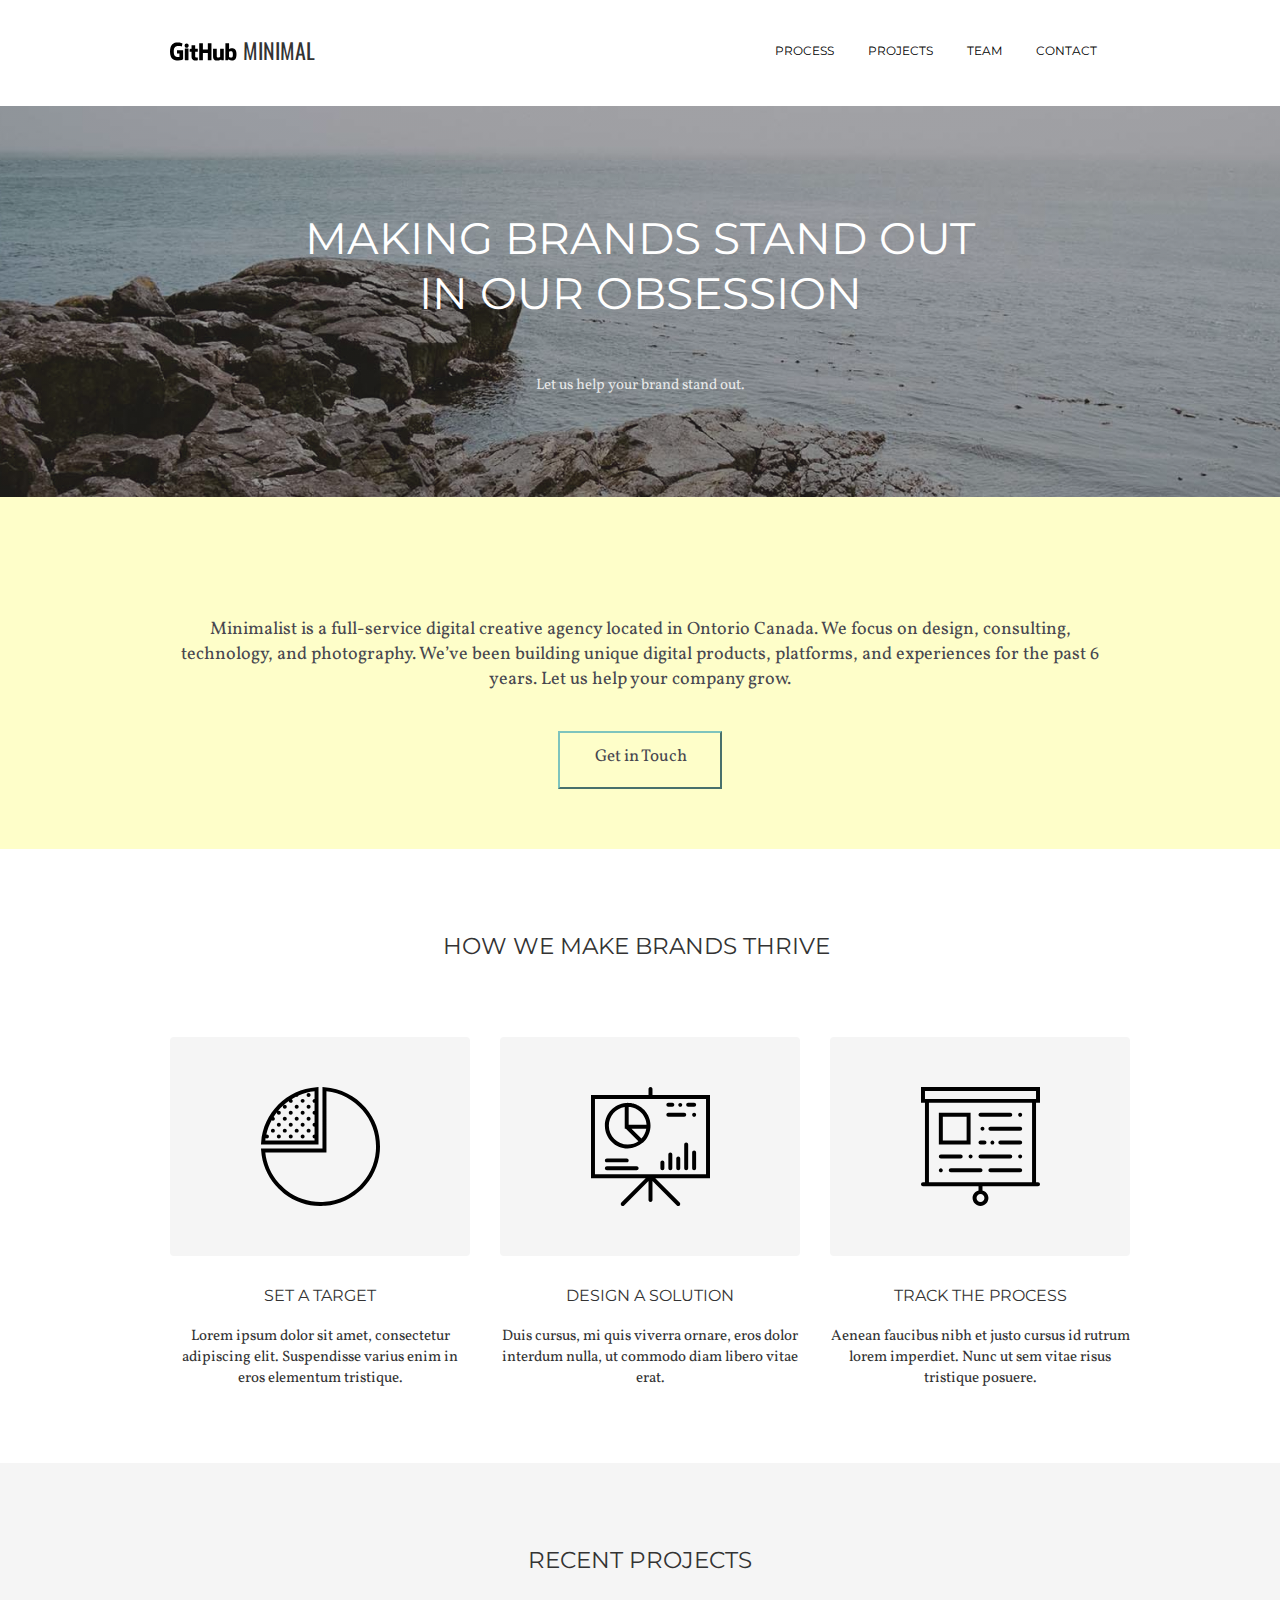
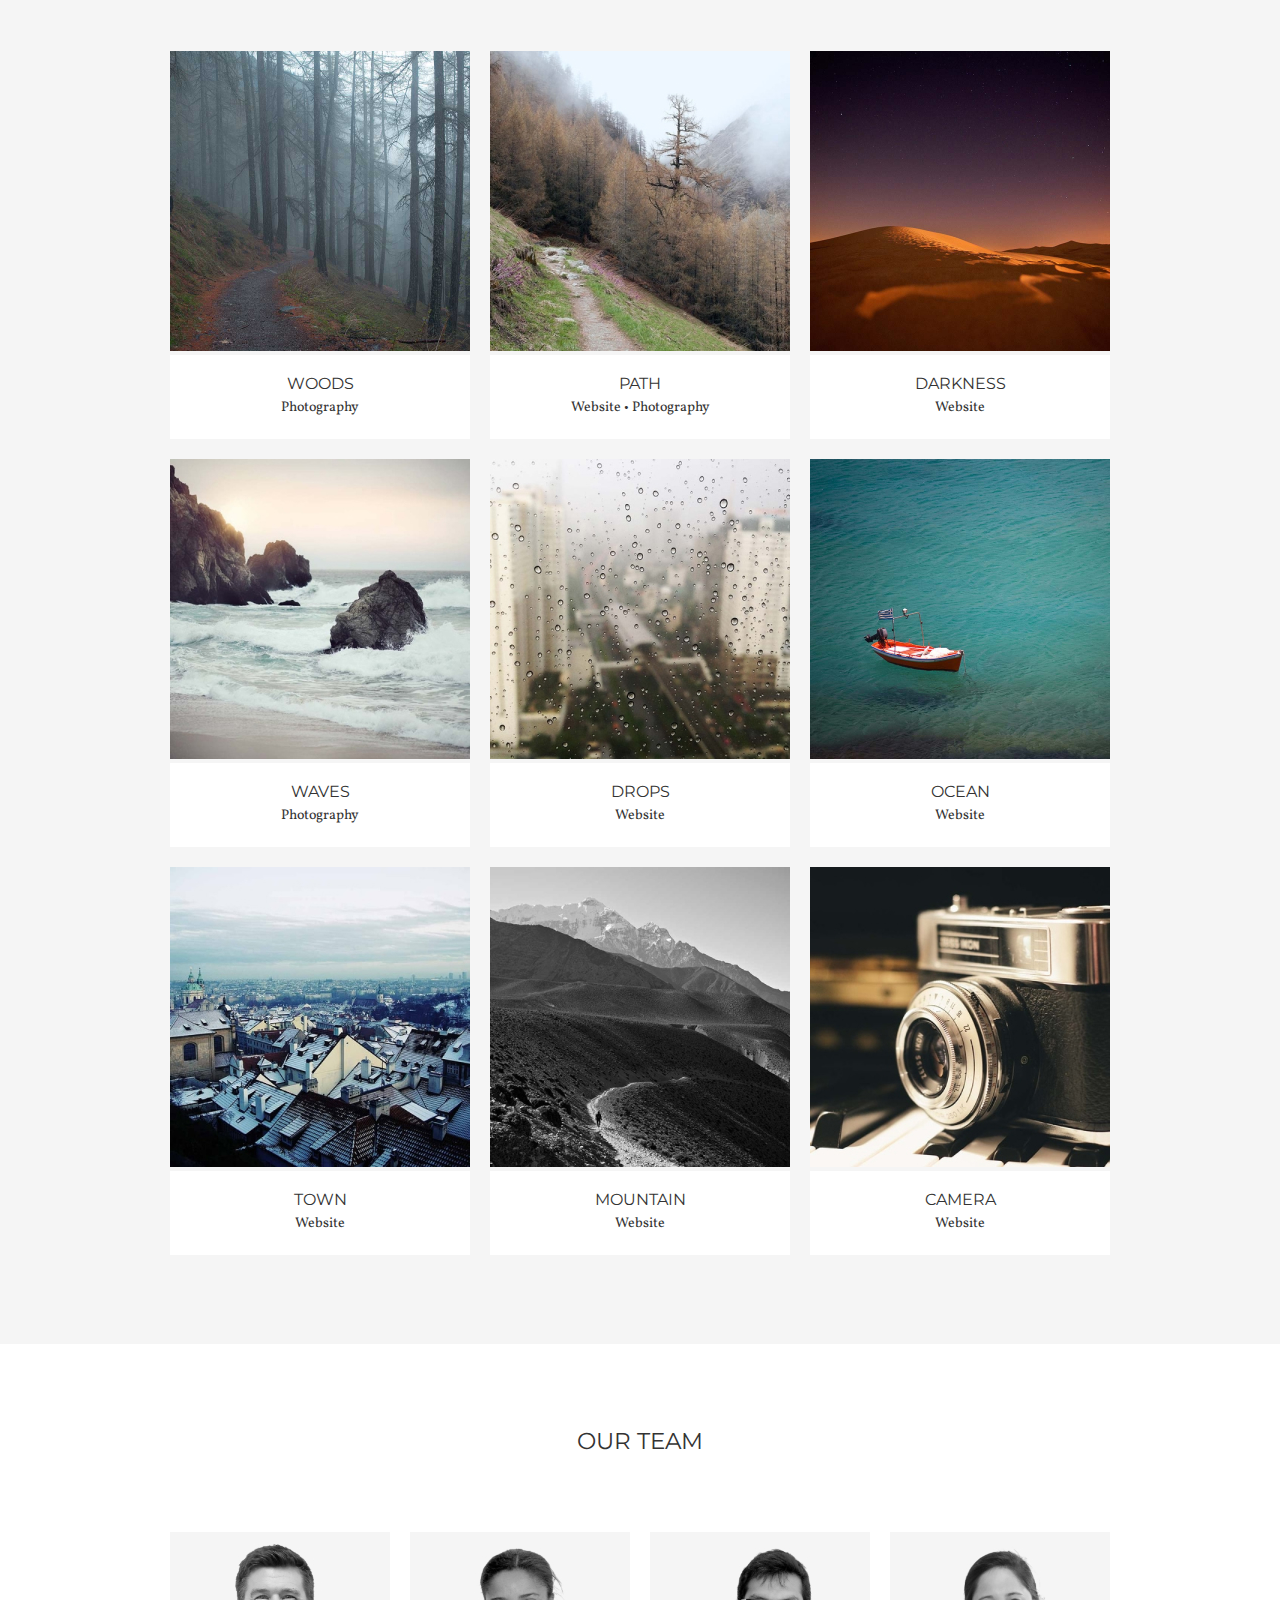
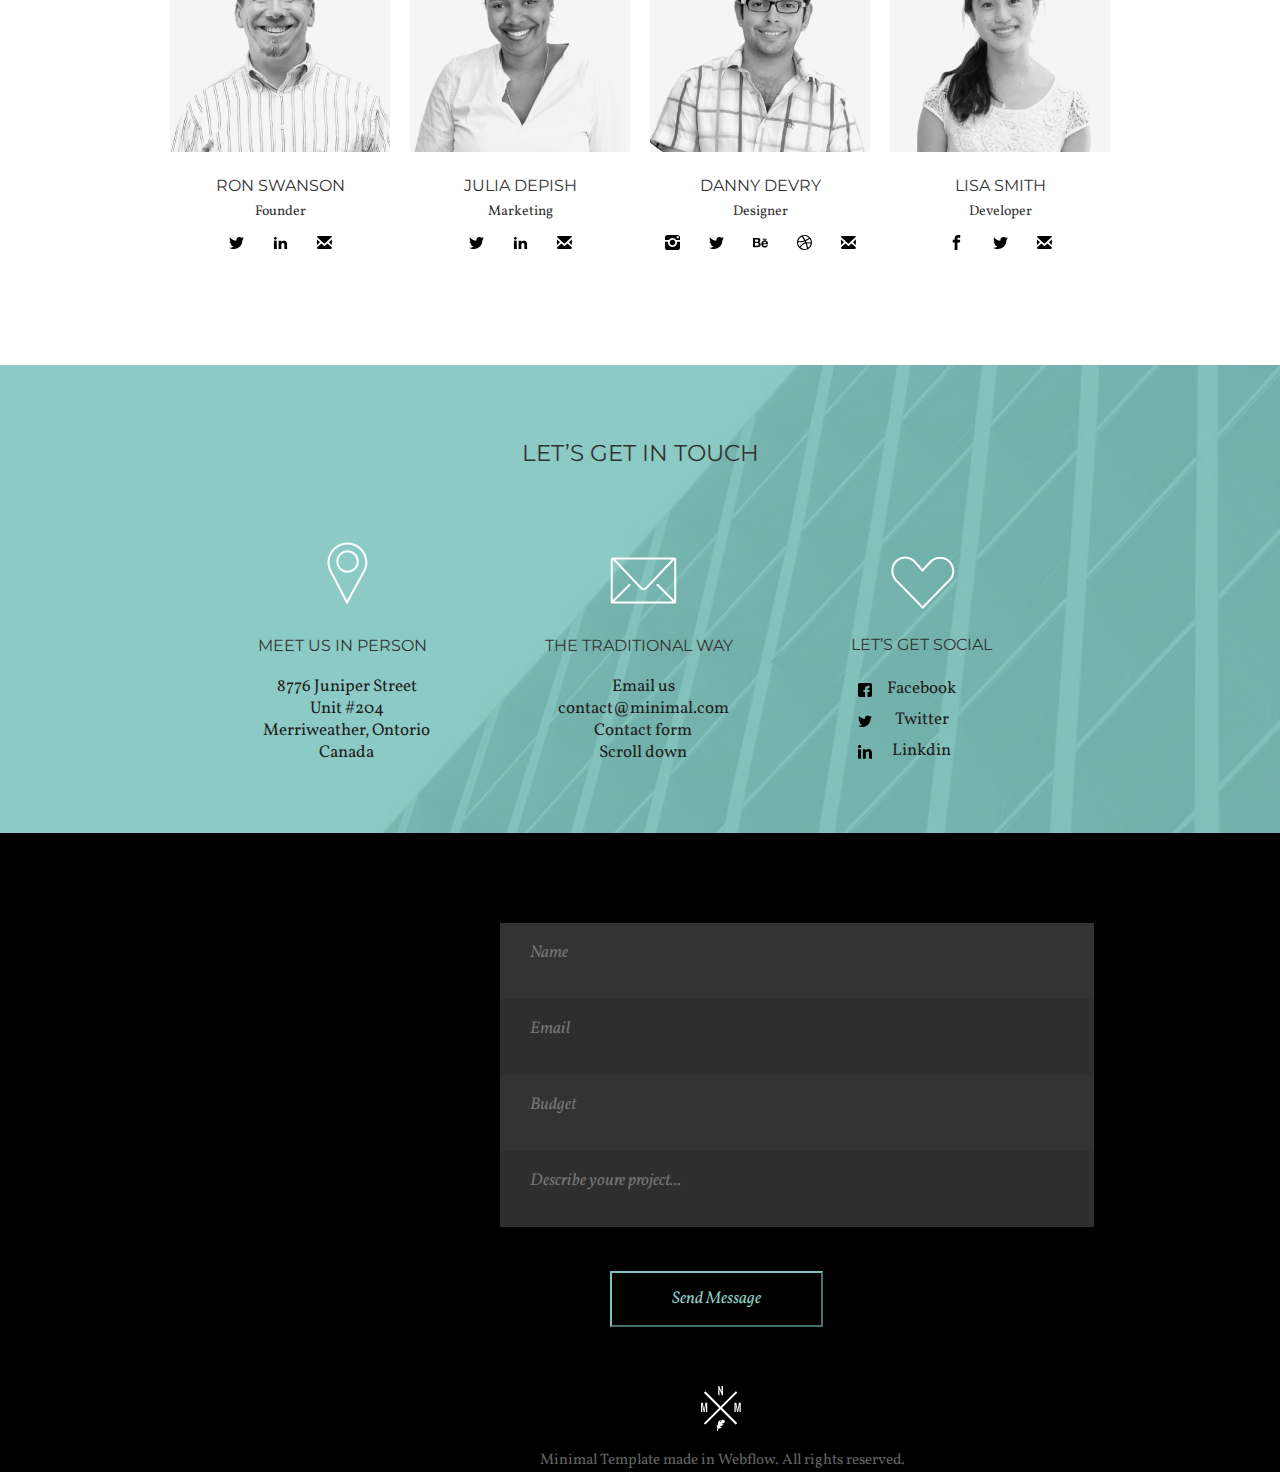
==== commit fdfe0e3d: "Update index.html" ====
(no text change in the page or its own stylesheets)
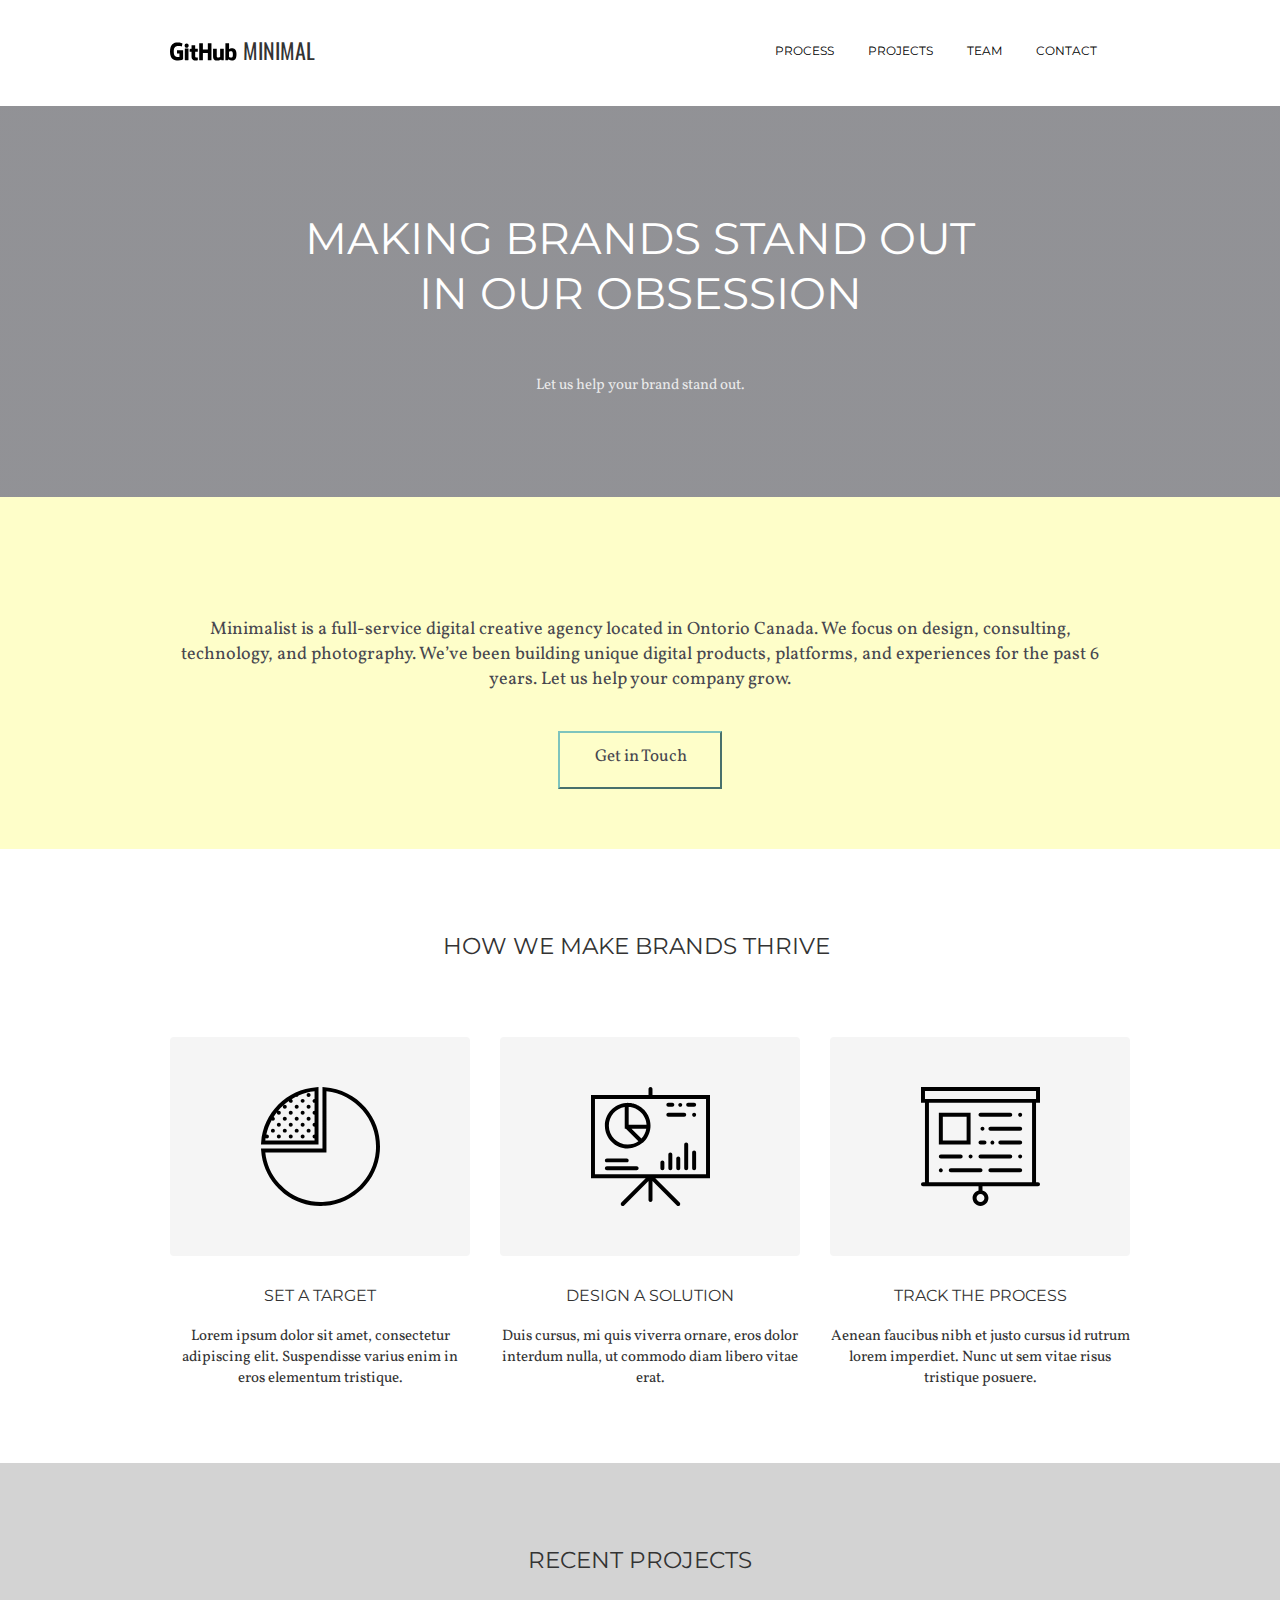
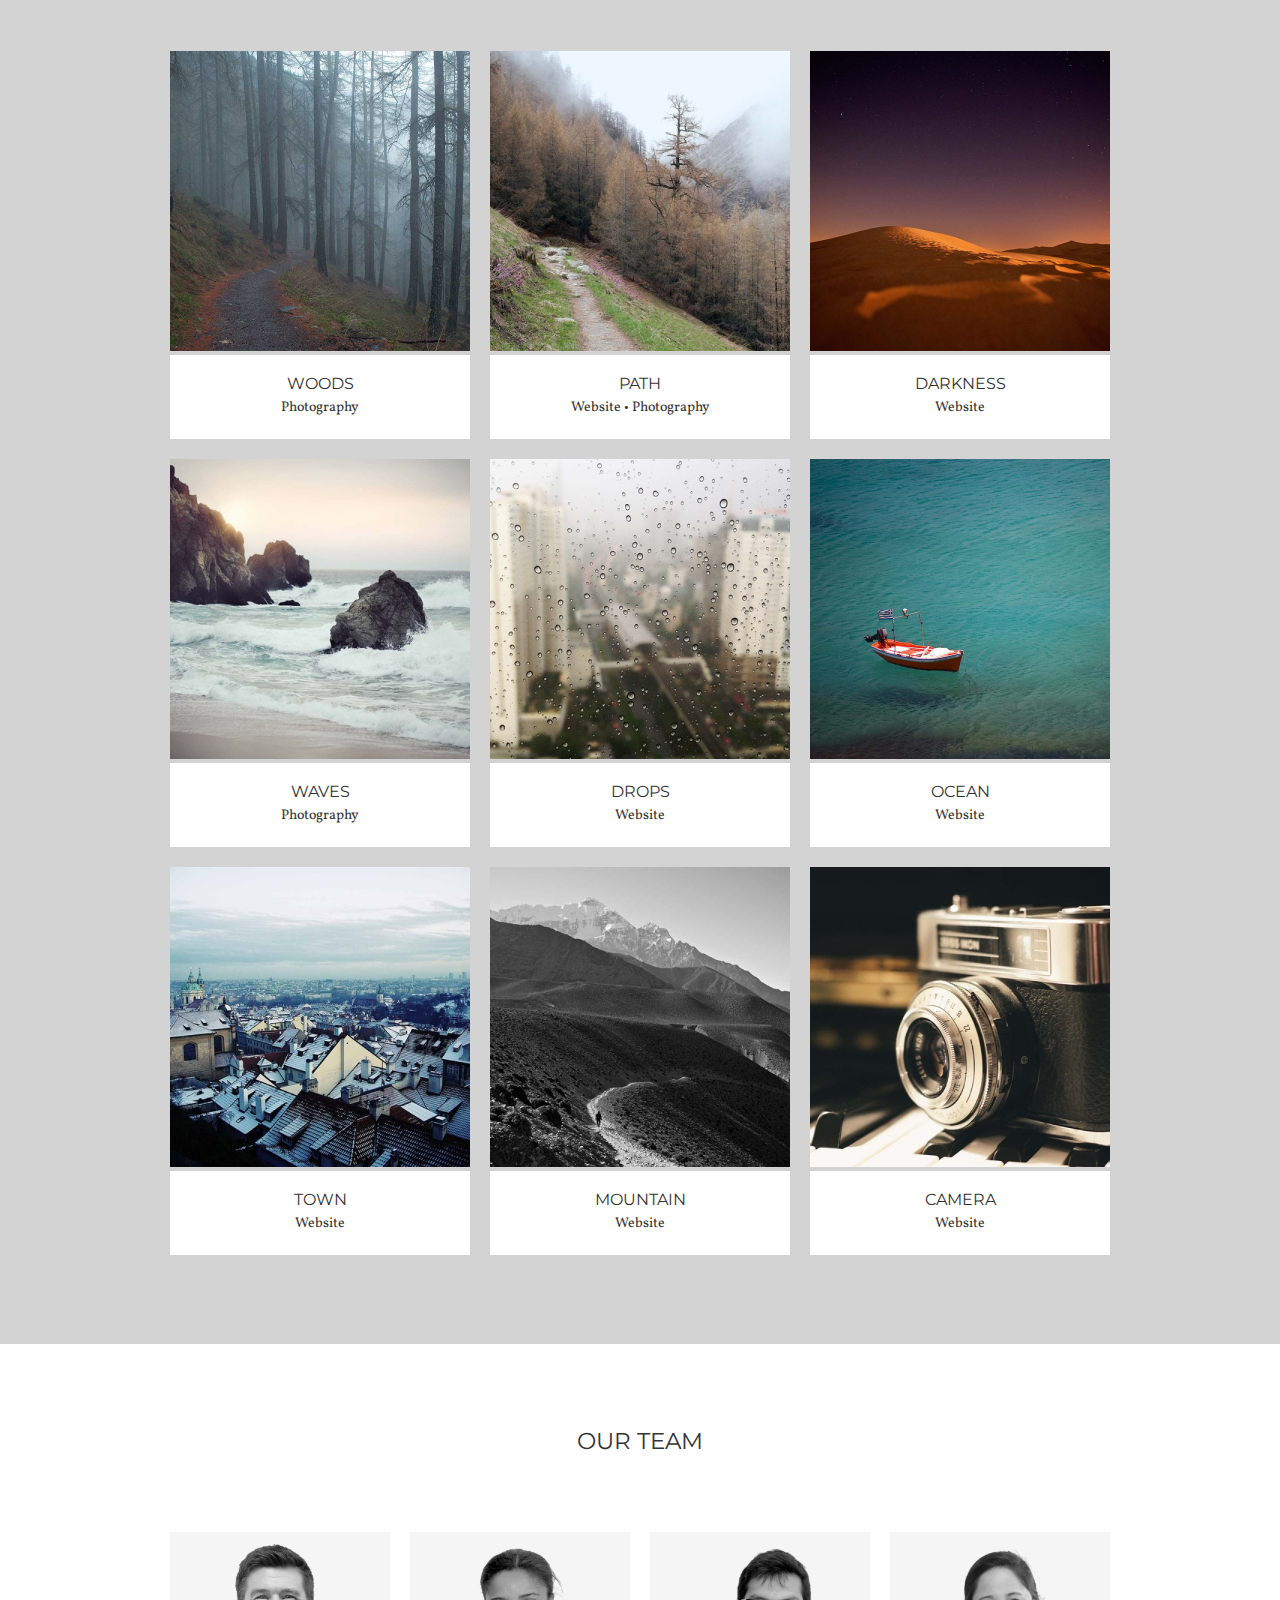
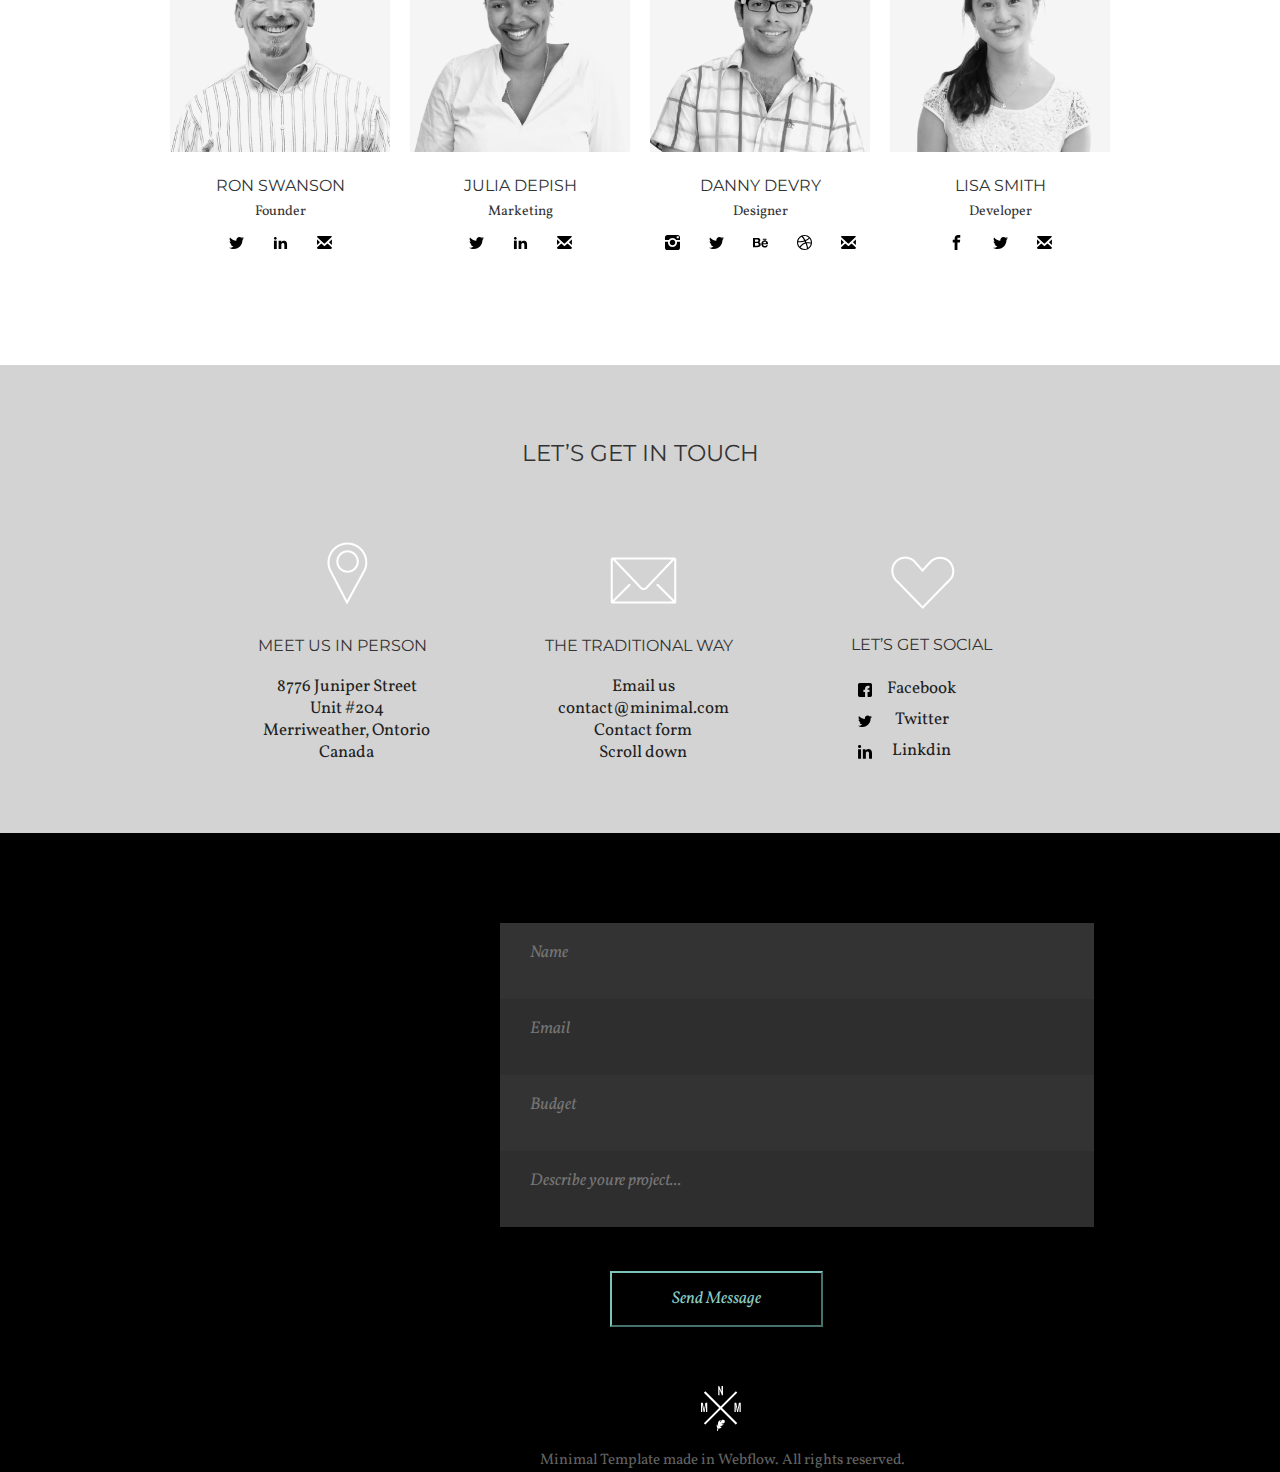
==== commit 3a7a6b29: "Update index.html" ====
--- a/index.html
+++ b/index.html
@@ -21,7 +21,7 @@
           <nav class="header-nav">
             <div class="web-logo">
             <a href="https://github.com/" class="web-logo link"> <svg class="social-svg" width="73" height="29">
-                <use href="images/icons.svg#icon-github"></use>
+                <use href="/images/icons.svg#icon-github"></use>
               </svg>
             </a>
             </div>
@@ -71,7 +71,7 @@
               <li class="brands-item">
                 <div class="brands-background">              
                   <svg class="brands-svg" width="127" height="119">
-                    <use href="images/icons.svg#icon-chart-pie-3-svgrepo-com"></use>
+                    <use href="/images/icons.svg#icon-chart-pie-3-svgrepo-com"></use>
                   </svg>
                 </div>
                 <h3 class="brands-aftertitle">Set a target</h3>
@@ -83,7 +83,7 @@
               <li class="brands-item">
                 <div class="brands-background">
                 <svg class="brands-svg" width="127" height="119">
-                  <use href="images/icons.svg#icon-presentation-chart-4-svgrepo-com"></use>
+                  <use href="/images/icons.svg#icon-presentation-chart-4-svgrepo-com"></use>
                 </svg>
                 </div>
                 <h3 class="brands-aftertitle">Design a solution</h3>
@@ -95,7 +95,7 @@
               <li class="brands-item">
                 <div class="brands-background">
                 <svg class="brands-svg" width="127" height="119">
-                  <use href="images/icons.svg#icon-presentation-detail-svgrepo-com"></use>
+                  <use href="/images/icons.svg#icon-presentation-detail-svgrepo-com"></use>
                 </svg>
                 </div>
                 <h3 class="brands-aftertitle">Track the process</h3>
